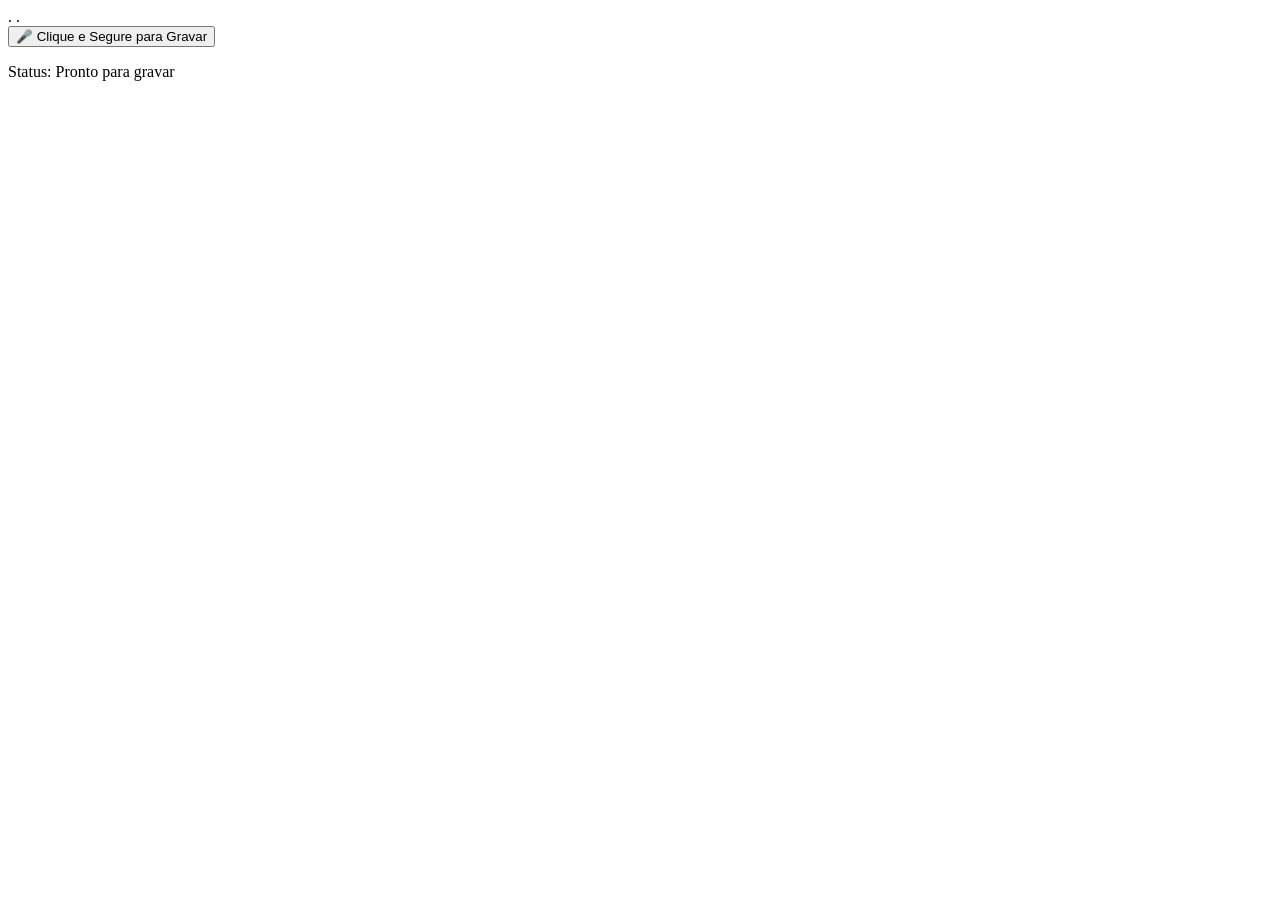
==== index.html @ ba4a8a29 "Add files via upload" ====
<!DOCTYPE html>
<html lang="pt-BR">
<head>
    <meta charset="UTF-8">
    <meta name="viewport" content="width=device-width, initial-scale=1.0">
    <title>Simulador de Gravador de Áudio</title>
    

    <link rel="icon" type="image/png" href="icons/icon-192.png">.
    <link rel="manifest" href="/manifest.webmanifest">.
    <link rel="stylesheet" href="css/style.css">
</head>
<body>

    <div class="container-gravador">
        
        <!-- Botão que para clicar em gravar -->
        <button id="btn-gravador">
            🎤 Clique e Segure para Gravar
        </button>

        <!-- Elemento visual para mostrar o status -->
        <p id="status-gravacao">
            Status: Pronto para gravar
        </p>

    </div>

    <script src="js/script.js"></script>

</body>
</html>
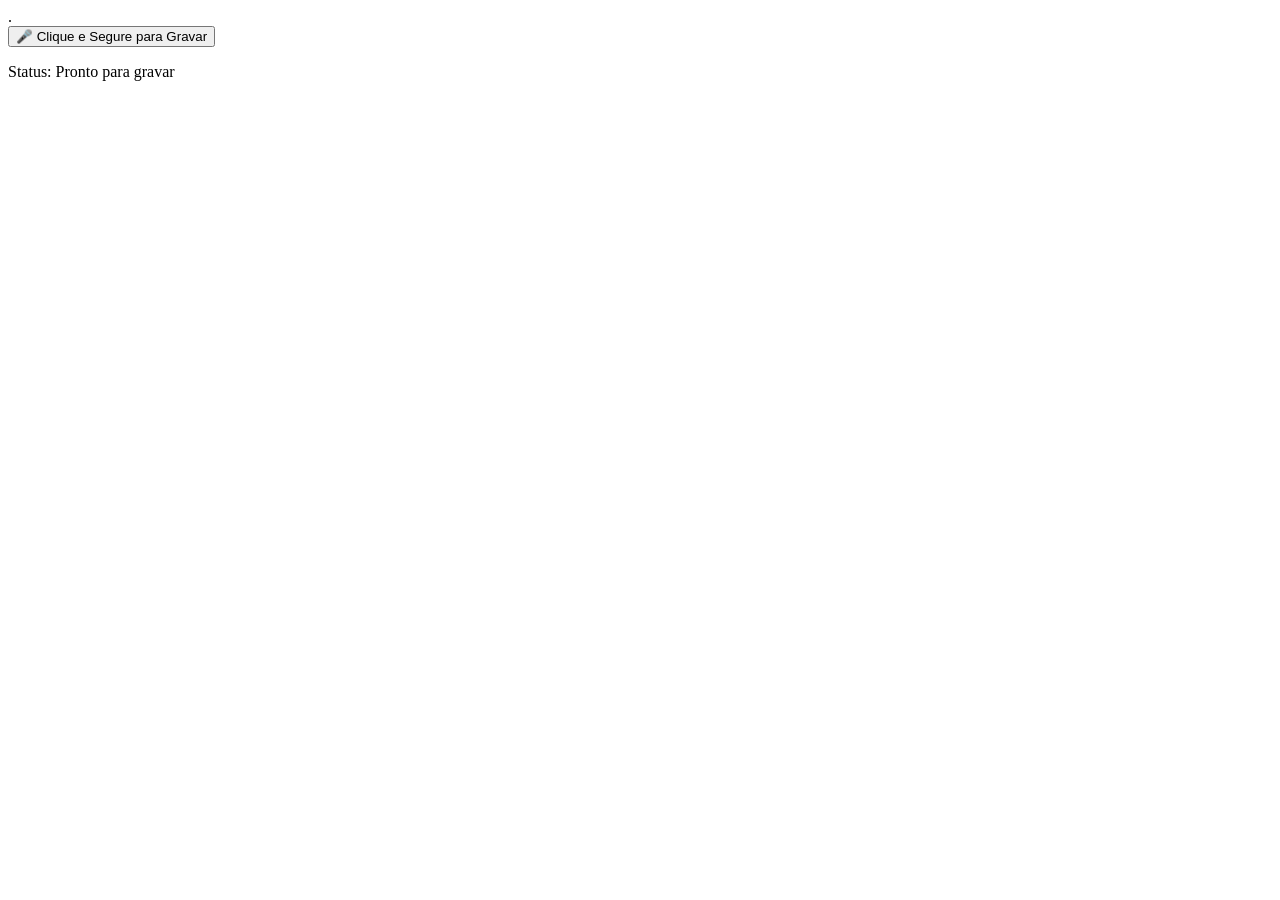
==== commit 5f008952: "Add files via upload" ====
--- a/index.html
+++ b/index.html
@@ -7,7 +7,7 @@
     
 
     <link rel="icon" type="image/png" href="icons/icon-192.png">.
-    <link rel="manifest" href="/manifest.webmanifest">.
+    <link rel="manifest" href="manifest.json">
     <link rel="stylesheet" href="css/style.css">
 </head>
 <body>
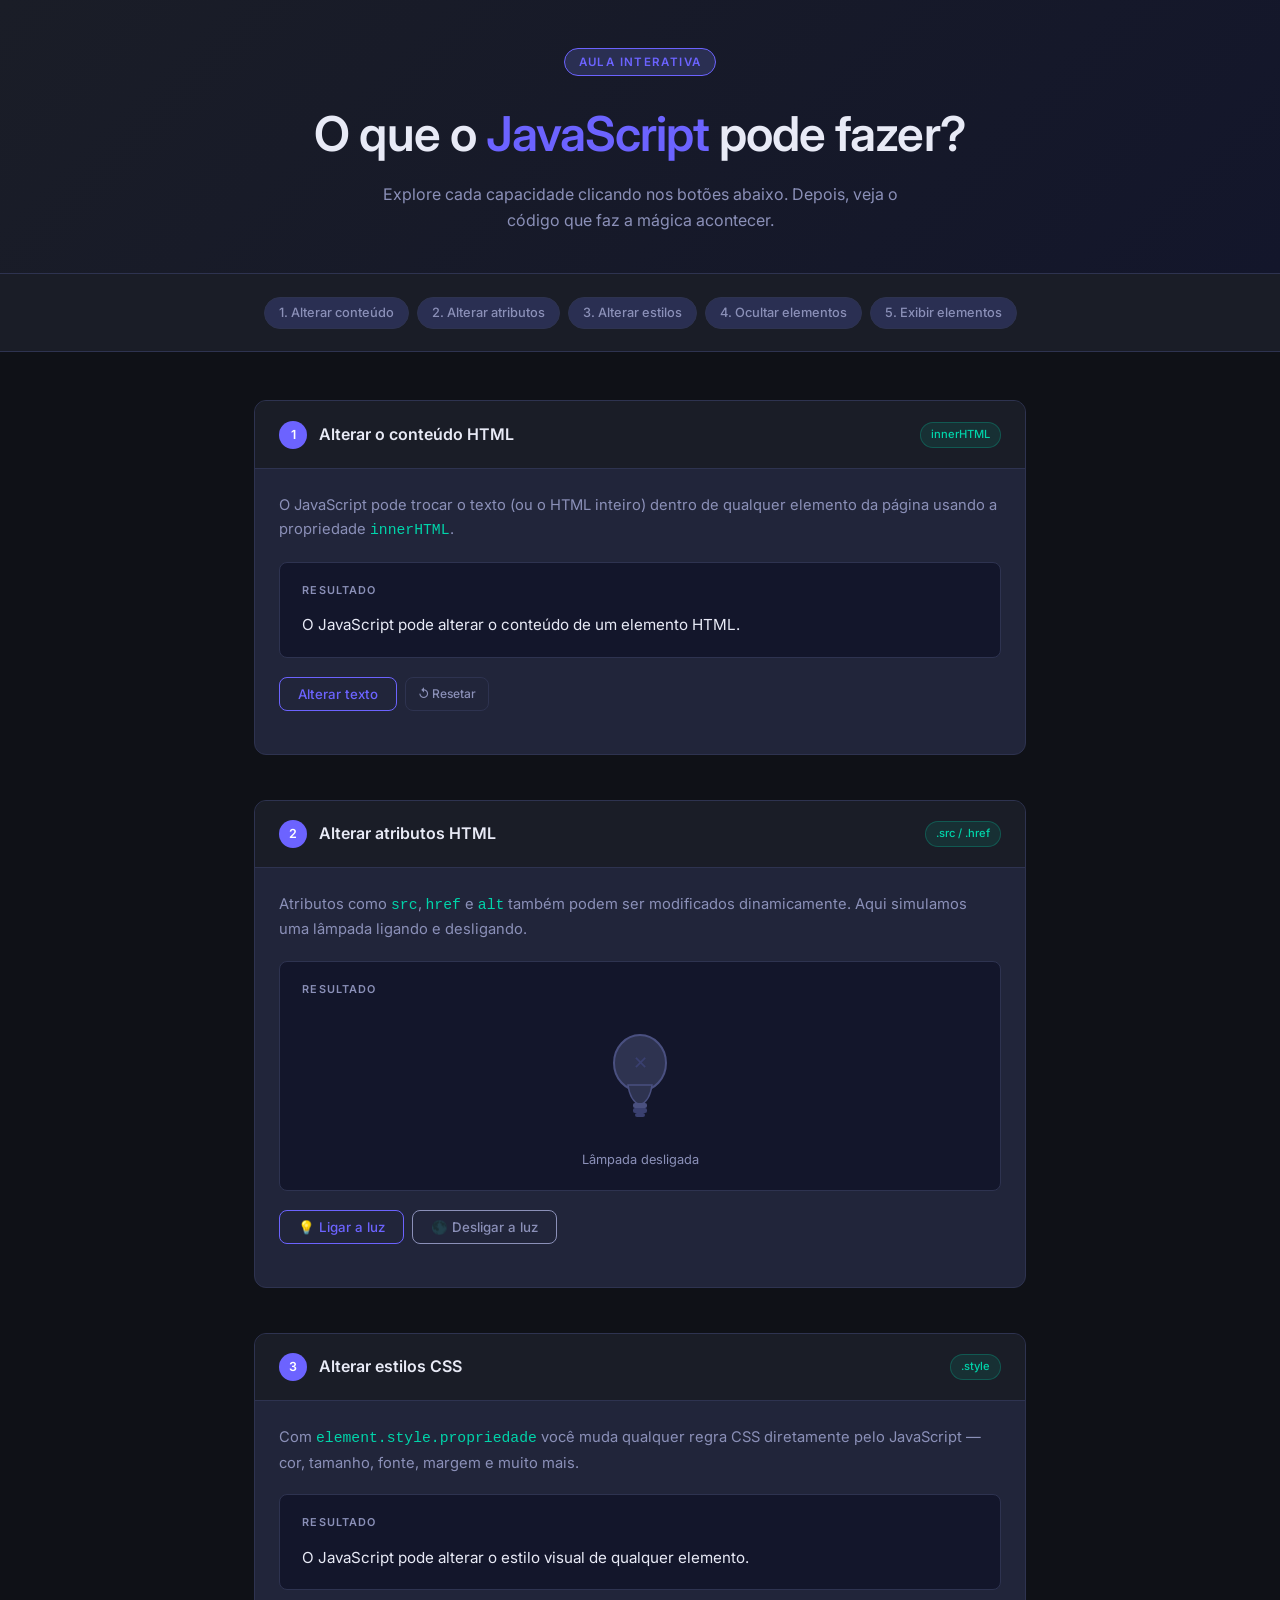
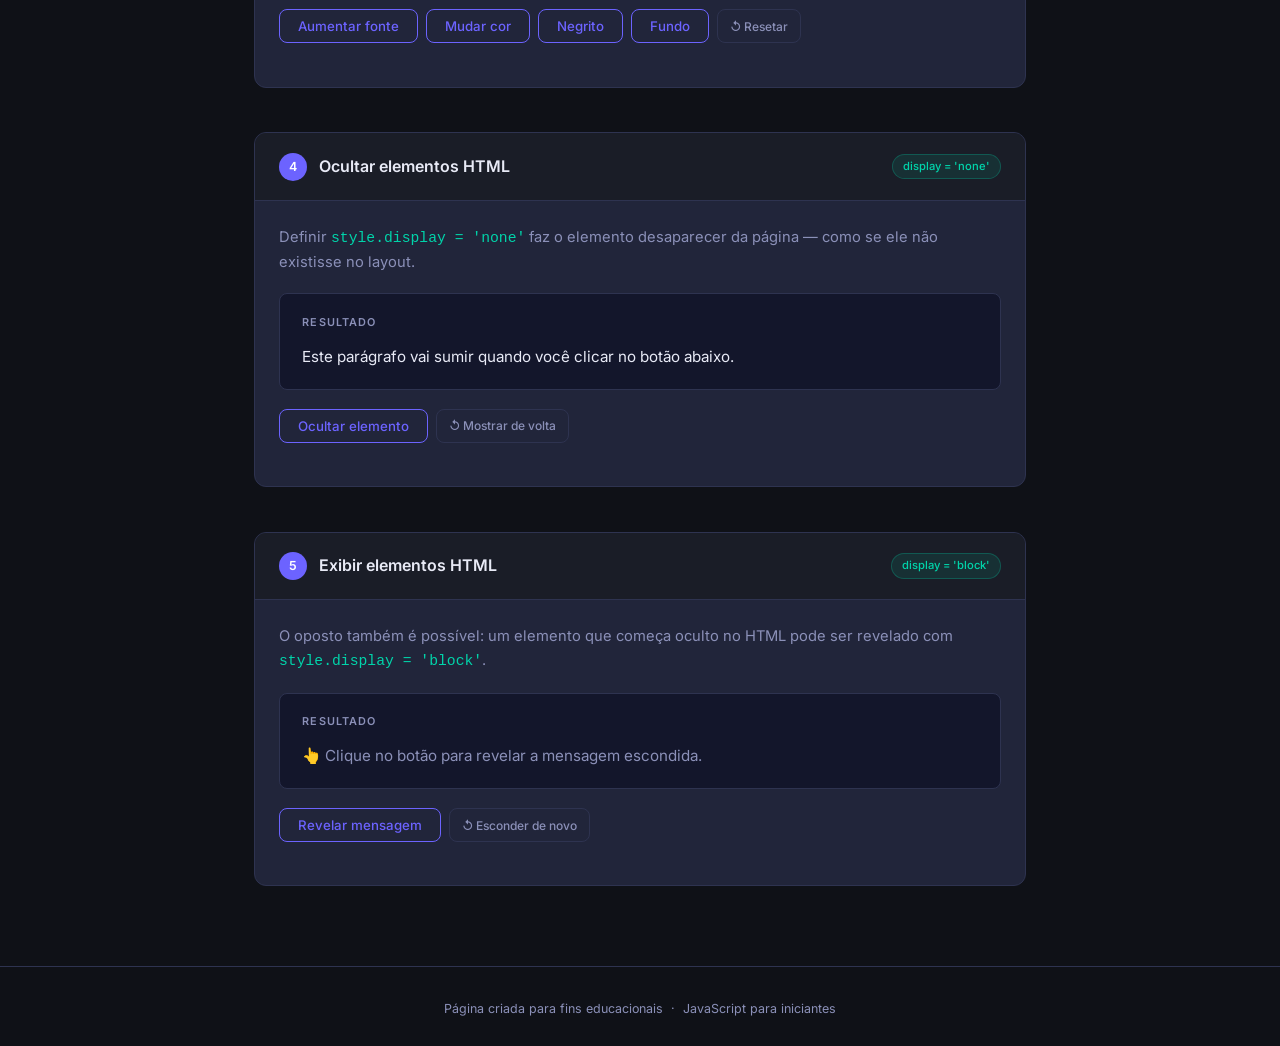
==== commit e70b7747: "Add files via upload" ====
--- a/index.html
+++ b/index.html
@@ -1,32 +1,177 @@
-<!DOCTYPE html>
-<html lang="pt-BR">
-<head>
-    <meta charset="UTF-8">
-    <meta name="viewport" content="width=device-width, initial-scale=1.0">
-    <title>Simulador de Gravador de Áudio</title>
-    
-
-    <link rel="icon" type="image/png" href="icons/icon-192.png">.
-    <link rel="manifest" href="manifest.json">
-    <link rel="stylesheet" href="css/style.css">
-</head>
-<body>
-
-    <div class="container-gravador">
-        
-        <!-- Botão que para clicar em gravar -->
-        <button id="btn-gravador">
-            🎤 Clique e Segure para Gravar
-        </button>
-
-        <!-- Elemento visual para mostrar o status -->
-        <p id="status-gravacao">
-            Status: Pronto para gravar
-        </p>
-
-    </div>
-
-    <script src="js/script.js"></script>
-
-</body>
-</html>+<!DOCTYPE html>
+<html lang="pt-BR">
+<head>
+  <meta charset="UTF-8">
+  <meta name="viewport" content="width=device-width, initial-scale=1.0">
+  <title>O que o JavaScript pode fazer?</title>
+  <link rel="stylesheet" href="estilo.css">
+</head>
+<body>
+
+<header>
+  <div class="badge">Aula interativa</div>
+  <h1>O que o <span>JavaScript</span> pode fazer?</h1>
+  <p>Explore cada capacidade clicando nos botões abaixo. Depois, veja o código que faz a mágica acontecer.</p>
+</header>
+
+<nav>
+  <a href="#s1">1. Alterar conteúdo</a>
+  <a href="#s2">2. Alterar atributos</a>
+  <a href="#s3">3. Alterar estilos</a>
+  <a href="#s4">4. Ocultar elementos</a>
+  <a href="#s5">5. Exibir elementos</a>
+</nav>
+
+<main>
+
+  <!-- ── 1. ALTERAR CONTEÚDO ── -->
+  <section class="section" id="s1">
+    <div class="section-header">
+      <div class="number">1</div>
+      <h2>Alterar o conteúdo HTML</h2>
+      <span class="chip">innerHTML</span>
+    </div>
+    <div class="section-body">
+      <p class="desc">
+        O JavaScript pode trocar o texto (ou o HTML inteiro) dentro de qualquer elemento da página usando a propriedade <code style="color:var(--accent2)">innerHTML</code>.
+      </p>
+      <div class="demo">
+        <div class="demo-label">Resultado</div>
+        <p id="demo1">O JavaScript pode alterar o conteúdo de um elemento HTML.</p>
+      </div>
+      <div class="btn-row">
+        <button id="botao-alterar-texto">Alterar texto</button>
+        <button class="reset" id="botao-resetar-demo1">↺ Resetar</button>
+      </div>
+    </div>
+  </section>
+
+  <!-- ── 2. ALTERAR ATRIBUTOS ── -->
+  <section class="section" id="s2">
+    <div class="section-header">
+      <div class="number">2</div>
+      <h2>Alterar atributos HTML</h2>
+      <span class="chip">.src / .href</span>
+    </div>
+    <div class="section-body">
+      <p class="desc">
+        Atributos como <code style="color:var(--accent2)">src</code>, <code style="color:var(--accent2)">href</code> e <code style="color:var(--accent2)">alt</code> também podem ser modificados dinamicamente. Aqui simulamos uma lâmpada ligando e desligando.
+      </p>
+      <div class="demo">
+        <div class="demo-label">Resultado</div>
+        <div class="lamp-wrap">
+          <div id="lamp" class="lamp-svg">
+            <!-- Lâmpada DESLIGADA -->
+            <svg id="lamp-off" viewBox="0 0 80 120" xmlns="http://www.w3.org/2000/svg">
+              <ellipse cx="40" cy="50" rx="26" ry="28" fill="#2e3350" stroke="#4a5080" stroke-width="2"/>
+              <path d="M28 72 Q30 88 40 92 Q50 88 52 72 Z" fill="#2e3350" stroke="#4a5080" stroke-width="1.5"/>
+              <rect x="33" y="90" width="14" height="5" rx="2" fill="#4a5080"/>
+              <rect x="33" y="95" width="14" height="5" rx="2" fill="#3a4070"/>
+              <rect x="35" y="100" width="10" height="4" rx="2" fill="#3a4070"/>
+              <text x="40" y="56" text-anchor="middle" font-size="18" fill="#3a4070">✕</text>
+            </svg>
+            
+            <!-- Lâmpada LIGADA -->
+            <svg id="lamp-on" viewBox="0 0 80 120" xmlns="http://www.w3.org/2000/svg" style="display:none">
+              <ellipse cx="40" cy="50" rx="26" ry="28" fill="#fffacd" stroke="#f0c040" stroke-width="2"/>
+              <path d="M28 72 Q30 88 40 92 Q50 88 52 72 Z" fill="#ffe88a" stroke="#f0c040" stroke-width="1.5"/>
+              <rect x="33" y="90" width="14" height="5" rx="2" fill="#c0a020"/>
+              <rect x="33" y="95" width="14" height="5" rx="2" fill="#b09010"/>
+              <rect x="35" y="100" width="10" height="4" rx="2" fill="#b09010"/>
+              <text x="40" y="58" text-anchor="middle" font-size="20" fill="#f0c040">★</text>
+              <line x1="40" y1="16" x2="40" y2="8"  stroke="#f0c040" stroke-width="2" stroke-linecap="round"/>
+              <line x1="62" y1="24" x2="68" y2="18" stroke="#f0c040" stroke-width="2" stroke-linecap="round"/>
+              <line x1="18" y1="24" x2="12" y2="18" stroke="#f0c040" stroke-width="2" stroke-linecap="round"/>
+              <line x1="68" y1="46" x2="76" y2="46" stroke="#f0c040" stroke-width="2" stroke-linecap="round"/>
+              <line x1="12" y1="46" x2="4"  y2="46" stroke="#f0c040" stroke-width="2" stroke-linecap="round"/>
+            </svg>
+          </div>
+          <span id="lamp-status" style="font-size:0.8rem;color:var(--muted)">Lâmpada desligada</span>
+        </div>
+      </div>
+      <div class="btn-row">
+        <button id="botao-ligar">💡 Ligar a luz</button>
+        <button class="secondary" id="botao-desligar">🌑 Desligar a luz</button>
+      </div>
+    </div>
+  </section>
+
+  <!-- ── 3. ALTERAR ESTILOS ── -->
+  <section class="section" id="s3">
+    <div class="section-header">
+      <div class="number">3</div>
+      <h2>Alterar estilos CSS</h2>
+      <span class="chip">.style</span>
+    </div>
+    <div class="section-body">
+      <p class="desc">
+        Com <code style="color:var(--accent2)">element.style.propriedade</code> você muda qualquer regra CSS diretamente pelo JavaScript — cor, tamanho, fonte, margem e muito mais.
+      </p>
+      <div class="demo">
+        <div class="demo-label">Resultado</div>
+        <p id="demo3" class="texto-demonstracao3">O JavaScript pode alterar o estilo visual de qualquer elemento.</p>
+      </div>
+      <div class="btn-row">
+        <button id="botao-aumentar-fonte">Aumentar fonte</button>
+        <button id="botao-mudar-cor">Mudar cor</button>
+        <button id="botao-negrito">Negrito</button>
+        <button id="botao-fundo">Fundo</button>
+        <button class="reset" id="botao-resetar-demo3">↺ Resetar</button>
+      </div>
+    </div>
+  </section>
+
+  <!-- ── 4. OCULTAR ── -->
+  <section class="section" id="s4">
+    <div class="section-header">
+      <div class="number">4</div>
+      <h2>Ocultar elementos HTML</h2>
+      <span class="chip">display = 'none'</span>
+    </div>
+    <div class="section-body">
+      <p class="desc">
+        Definir <code style="color:var(--accent2)">style.display = 'none'</code> faz o elemento desaparecer da página — como se ele não existisse no layout.
+      </p>
+      <div class="demo">
+        <div class="demo-label">Resultado</div>
+        <p id="demo4">Este parágrafo vai sumir quando você clicar no botão abaixo.</p>
+      </div>
+      <div class="btn-row">
+        <button id="botao-ocultar">Ocultar elemento</button>
+        <button class="reset" id="botao-mostrar">↺ Mostrar de volta</button>
+      </div>
+    </div>
+  </section>
+
+  <!-- ── 5. EXIBIR ── -->
+  <section class="section" id="s5">
+    <div class="section-header">
+      <div class="number">5</div>
+      <h2>Exibir elementos HTML</h2>
+      <span class="chip">display = 'block'</span>
+    </div>
+    <div class="section-body">
+      <p class="desc">
+        O oposto também é possível: um elemento que começa oculto no HTML pode ser revelado com <code style="color:var(--accent2)">style.display = 'block'</code>.
+      </p>
+      <div class="demo">
+        <div class="demo-label">Resultado</div>
+        <p id="demo5-hint" class="dica-demonstracao5">👆 Clique no botão para revelar a mensagem escondida.</p>
+        <p id="hidden-text" class="texto-escondido">🎉 Olá! Eu estava escondido no código HTML o tempo todo!</p>
+      </div>
+      <div class="btn-row">
+        <button id="botao-revelar">Revelar mensagem</button>
+        <button class="reset" id="botao-esconder">↺ Esconder de novo</button>
+      </div>
+    </div>
+  </section>
+
+</main>
+
+<footer>
+  Página criada para fins educacionais &nbsp;·&nbsp; JavaScript para iniciantes
+</footer>
+
+<script src="script.js"></script>
+</body>
+</html>
--- a/estilo.css
+++ b/estilo.css
@@ -0,0 +1,251 @@
+@import url('https://fonts.googleapis.com/css2?family=Inter:wght@400;500;600&family=Fira+Code:wght@400;500&display=swap');
+
+*, *::before, *::after { box-sizing: border-box; margin: 0; padding: 0; }
+
+:root {
+  --bg:       #0f1117;
+  --surface:  #1a1d27;
+  --card:     #21253a;
+  --border:   #2e3350;
+  --accent:   #6c63ff;
+  --accent2:  #00d4aa;
+  --text:     #e8eaf6;
+  --muted:    #8b90b8;
+  --code-bg:  #13162b;
+  --tag:      #2a2f52;
+  --success:  #00d4aa;
+  --radius:   12px;
+}
+
+body {
+  font-family: 'Inter', sans-serif;
+  background: var(--bg);
+  color: var(--text);
+  min-height: 100vh;
+  line-height: 1.6;
+}
+
+/* ── HEADER ── */
+header {
+  background: linear-gradient(135deg, #1a1d27 0%, #13162b 100%);
+  border-bottom: 1px solid var(--border);
+  padding: 3rem 2rem 2.5rem;
+  text-align: center;
+}
+.badge {
+  display: inline-block;
+  background: var(--tag);
+  color: var(--accent);
+  font-size: 0.72rem;
+  font-weight: 600;
+  letter-spacing: 0.12em;
+  text-transform: uppercase;
+  padding: 4px 14px;
+  border-radius: 20px;
+  border: 1px solid var(--accent);
+  margin-bottom: 1.2rem;
+}
+header h1 {
+  font-size: clamp(1.8rem, 5vw, 3rem);
+  font-weight: 600;
+  letter-spacing: -0.02em;
+  margin-bottom: 0.6rem;
+}
+header h1 span { color: var(--accent); }
+header p {
+  color: var(--muted);
+  font-size: 1rem;
+  max-width: 520px;
+  margin: 0 auto;
+}
+
+/* ── NAV PILLS ── */
+nav {
+  display: flex;
+  flex-wrap: wrap;
+  gap: 8px;
+  justify-content: center;
+  padding: 1.4rem 2rem;
+  background: var(--surface);
+  border-bottom: 1px solid var(--border);
+  position: sticky;
+  top: 0;
+  z-index: 10;
+}
+nav a {
+  text-decoration: none;
+  font-size: 0.8rem;
+  font-weight: 500;
+  color: var(--muted);
+  background: var(--tag);
+  border: 1px solid var(--border);
+  padding: 5px 14px;
+  border-radius: 20px;
+  transition: all 0.2s;
+}
+nav a:hover { color: var(--accent); border-color: var(--accent); }
+
+/* ── MAIN ── */
+main {
+  max-width: 820px;
+  margin: 0 auto;
+  padding: 3rem 1.5rem 5rem;
+  display: flex;
+  flex-direction: column;
+  gap: 2.8rem;
+}
+
+/* ── SECTION CARD ── */
+.section {
+  background: var(--card);
+  border: 1px solid var(--border);
+  border-radius: var(--radius);
+  overflow: hidden;
+}
+.section-header {
+  display: flex;
+  align-items: center;
+  gap: 12px;
+  padding: 1.2rem 1.5rem;
+  border-bottom: 1px solid var(--border);
+  background: var(--surface);
+}
+.number {
+  width: 28px; height: 28px;
+  border-radius: 50%;
+  background: var(--accent);
+  color: #fff;
+  font-size: 0.78rem;
+  font-weight: 600;
+  display: flex; align-items: center; justify-content: center;
+  flex-shrink: 0;
+}
+.section-header h2 { font-size: 1rem; font-weight: 600; }
+.section-header .chip {
+  margin-left: auto;
+  font-size: 0.7rem;
+  color: var(--accent2);
+  background: rgba(0,212,170,0.1);
+  border: 1px solid rgba(0,212,170,0.25);
+  padding: 3px 10px;
+  border-radius: 20px;
+  font-weight: 500;
+  white-space: nowrap;
+}
+.section-body { padding: 1.5rem; }
+.section-body p.desc {
+  font-size: 0.92rem;
+  color: var(--muted);
+  margin-bottom: 1.2rem;
+  line-height: 1.65;
+}
+
+/* ── DEMO AREA ── */
+.demo {
+  background: var(--code-bg);
+  border: 1px solid var(--border);
+  border-radius: 8px;
+  padding: 1.2rem 1.4rem;
+  margin-bottom: 1.2rem;
+  min-height: 70px;
+  display: flex;
+  flex-direction: column;
+  gap: 10px;
+}
+.demo-label {
+  font-size: 0.68rem;
+  text-transform: uppercase;
+  letter-spacing: 0.1em;
+  color: var(--muted);
+  font-weight: 600;
+  margin-bottom: 4px;
+}
+.demo p { font-size: 0.95rem; }
+.demo img { border-radius: 6px; }
+
+/* ── BUTTONS ── */
+.btn-row { display: flex; flex-wrap: wrap; gap: 8px; margin-bottom: 1.2rem; }
+button {
+  font-family: 'Inter', sans-serif;
+  font-size: 0.83rem;
+  font-weight: 500;
+  padding: 8px 18px;
+  border-radius: 8px;
+  border: 1px solid var(--accent);
+  background: transparent;
+  color: var(--accent);
+  cursor: pointer;
+  transition: all 0.18s;
+}
+button:hover { background: var(--accent); color: #fff; }
+button.secondary {
+  border-color: var(--muted);
+  color: var(--muted);
+}
+button.secondary:hover { background: var(--muted); color: var(--bg); }
+button.reset {
+  border-color: var(--border);
+  color: var(--muted);
+  font-size: 0.75rem;
+  padding: 6px 12px;
+}
+button.reset:hover { border-color: var(--muted); color: var(--text); background: transparent; }
+
+/* ── CODE BLOCK ── */
+details { margin-top: 0.2rem; }
+summary {
+  font-size: 0.78rem;
+  color: var(--muted);
+  cursor: pointer;
+  user-select: none;
+  padding: 4px 0;
+  list-style: none;
+  display: flex;
+  align-items: center;
+  gap: 6px;
+}
+summary::before { content: '{ }'; color: var(--accent); font-family: 'Fira Code', monospace; font-size: 0.8rem; }
+summary::-webkit-details-marker { display: none; }
+details[open] summary { color: var(--text); margin-bottom: 10px; }
+pre {
+  background: var(--code-bg);
+  border: 1px solid var(--border);
+  border-radius: 8px;
+  padding: 1rem 1.2rem;
+  overflow-x: auto;
+  font-family: 'Fira Code', monospace;
+  font-size: 0.78rem;
+  line-height: 1.7;
+  color: #abb2bf;
+}
+.kw  { color: #c678dd; }
+.fn  { color: #61afef; }
+.str { color: #98c379; }
+.id  { color: #e06c75; }
+.cm  { color: #5c6370; font-style: italic; }
+.tag { color: #e06c75; }
+.atr { color: #d19a66; }
+.val { color: #98c379; }
+
+/* ── LAMP ── */
+.lamp-wrap { display: flex; flex-direction: column; align-items: center; gap: 10px; }
+.lamp-svg { width: 80px; transition: all 0.3s; }
+
+/* ── FOOTER ── */
+footer {
+  text-align: center;
+  padding: 2rem;
+  font-size: 0.78rem;
+  color: var(--muted);
+  border-top: 1px solid var(--border);
+}
+
+@media (max-width: 600px) {
+  .section-header { flex-wrap: wrap; }
+  .chip { margin-left: 0; }
+}
+
+/* Estilos dos elementos controlados pelo JavaScript */
+.texto-demonstracao3 { transition: all 0.3s; }
+.dica-demonstracao5 { color: var(--muted); font-size: 0.85rem; }
+.texto-escondido { display: none; color: var(--accent2); font-weight: 500; }
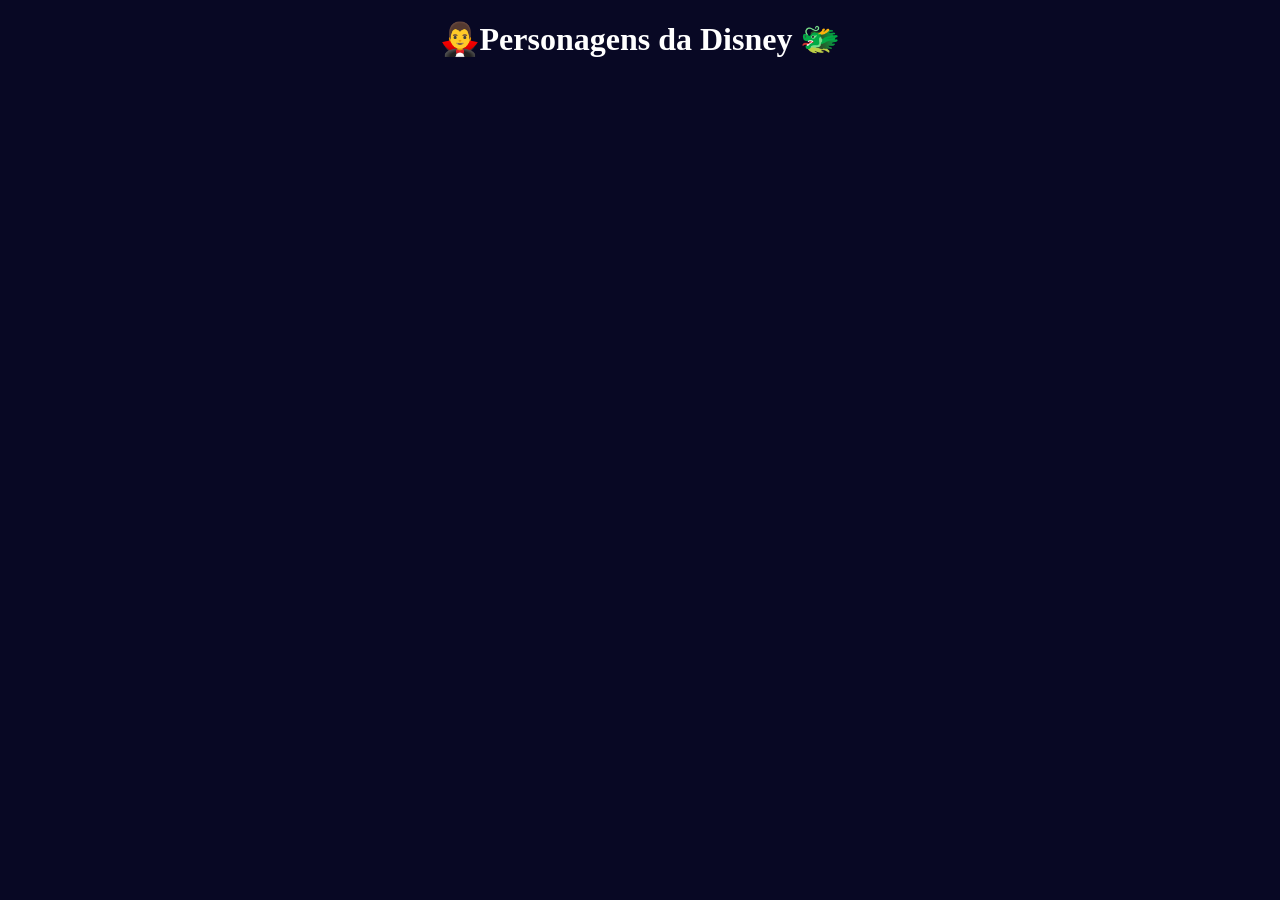
==== commit 4a86bdb1: "Add files via upload" ====
--- a/index.html
+++ b/index.html
@@ -1,177 +1,66 @@
-<!DOCTYPE html>
-<html lang="pt-BR">
-<head>
-  <meta charset="UTF-8">
-  <meta name="viewport" content="width=device-width, initial-scale=1.0">
-  <title>O que o JavaScript pode fazer?</title>
-  <link rel="stylesheet" href="estilo.css">
-</head>
-<body>
-
-<header>
-  <div class="badge">Aula interativa</div>
-  <h1>O que o <span>JavaScript</span> pode fazer?</h1>
-  <p>Explore cada capacidade clicando nos botões abaixo. Depois, veja o código que faz a mágica acontecer.</p>
-</header>
-
-<nav>
-  <a href="#s1">1. Alterar conteúdo</a>
-  <a href="#s2">2. Alterar atributos</a>
-  <a href="#s3">3. Alterar estilos</a>
-  <a href="#s4">4. Ocultar elementos</a>
-  <a href="#s5">5. Exibir elementos</a>
-</nav>
-
-<main>
-
-  <!-- ── 1. ALTERAR CONTEÚDO ── -->
-  <section class="section" id="s1">
-    <div class="section-header">
-      <div class="number">1</div>
-      <h2>Alterar o conteúdo HTML</h2>
-      <span class="chip">innerHTML</span>
-    </div>
-    <div class="section-body">
-      <p class="desc">
-        O JavaScript pode trocar o texto (ou o HTML inteiro) dentro de qualquer elemento da página usando a propriedade <code style="color:var(--accent2)">innerHTML</code>.
-      </p>
-      <div class="demo">
-        <div class="demo-label">Resultado</div>
-        <p id="demo1">O JavaScript pode alterar o conteúdo de um elemento HTML.</p>
-      </div>
-      <div class="btn-row">
-        <button id="botao-alterar-texto">Alterar texto</button>
-        <button class="reset" id="botao-resetar-demo1">↺ Resetar</button>
-      </div>
-    </div>
-  </section>
-
-  <!-- ── 2. ALTERAR ATRIBUTOS ── -->
-  <section class="section" id="s2">
-    <div class="section-header">
-      <div class="number">2</div>
-      <h2>Alterar atributos HTML</h2>
-      <span class="chip">.src / .href</span>
-    </div>
-    <div class="section-body">
-      <p class="desc">
-        Atributos como <code style="color:var(--accent2)">src</code>, <code style="color:var(--accent2)">href</code> e <code style="color:var(--accent2)">alt</code> também podem ser modificados dinamicamente. Aqui simulamos uma lâmpada ligando e desligando.
-      </p>
-      <div class="demo">
-        <div class="demo-label">Resultado</div>
-        <div class="lamp-wrap">
-          <div id="lamp" class="lamp-svg">
-            <!-- Lâmpada DESLIGADA -->
-            <svg id="lamp-off" viewBox="0 0 80 120" xmlns="http://www.w3.org/2000/svg">
-              <ellipse cx="40" cy="50" rx="26" ry="28" fill="#2e3350" stroke="#4a5080" stroke-width="2"/>
-              <path d="M28 72 Q30 88 40 92 Q50 88 52 72 Z" fill="#2e3350" stroke="#4a5080" stroke-width="1.5"/>
-              <rect x="33" y="90" width="14" height="5" rx="2" fill="#4a5080"/>
-              <rect x="33" y="95" width="14" height="5" rx="2" fill="#3a4070"/>
-              <rect x="35" y="100" width="10" height="4" rx="2" fill="#3a4070"/>
-              <text x="40" y="56" text-anchor="middle" font-size="18" fill="#3a4070">✕</text>
-            </svg>
-            
-            <!-- Lâmpada LIGADA -->
-            <svg id="lamp-on" viewBox="0 0 80 120" xmlns="http://www.w3.org/2000/svg" style="display:none">
-              <ellipse cx="40" cy="50" rx="26" ry="28" fill="#fffacd" stroke="#f0c040" stroke-width="2"/>
-              <path d="M28 72 Q30 88 40 92 Q50 88 52 72 Z" fill="#ffe88a" stroke="#f0c040" stroke-width="1.5"/>
-              <rect x="33" y="90" width="14" height="5" rx="2" fill="#c0a020"/>
-              <rect x="33" y="95" width="14" height="5" rx="2" fill="#b09010"/>
-              <rect x="35" y="100" width="10" height="4" rx="2" fill="#b09010"/>
-              <text x="40" y="58" text-anchor="middle" font-size="20" fill="#f0c040">★</text>
-              <line x1="40" y1="16" x2="40" y2="8"  stroke="#f0c040" stroke-width="2" stroke-linecap="round"/>
-              <line x1="62" y1="24" x2="68" y2="18" stroke="#f0c040" stroke-width="2" stroke-linecap="round"/>
-              <line x1="18" y1="24" x2="12" y2="18" stroke="#f0c040" stroke-width="2" stroke-linecap="round"/>
-              <line x1="68" y1="46" x2="76" y2="46" stroke="#f0c040" stroke-width="2" stroke-linecap="round"/>
-              <line x1="12" y1="46" x2="4"  y2="46" stroke="#f0c040" stroke-width="2" stroke-linecap="round"/>
-            </svg>
-          </div>
-          <span id="lamp-status" style="font-size:0.8rem;color:var(--muted)">Lâmpada desligada</span>
-        </div>
-      </div>
-      <div class="btn-row">
-        <button id="botao-ligar">💡 Ligar a luz</button>
-        <button class="secondary" id="botao-desligar">🌑 Desligar a luz</button>
-      </div>
-    </div>
-  </section>
-
-  <!-- ── 3. ALTERAR ESTILOS ── -->
-  <section class="section" id="s3">
-    <div class="section-header">
-      <div class="number">3</div>
-      <h2>Alterar estilos CSS</h2>
-      <span class="chip">.style</span>
-    </div>
-    <div class="section-body">
-      <p class="desc">
-        Com <code style="color:var(--accent2)">element.style.propriedade</code> você muda qualquer regra CSS diretamente pelo JavaScript — cor, tamanho, fonte, margem e muito mais.
-      </p>
-      <div class="demo">
-        <div class="demo-label">Resultado</div>
-        <p id="demo3" class="texto-demonstracao3">O JavaScript pode alterar o estilo visual de qualquer elemento.</p>
-      </div>
-      <div class="btn-row">
-        <button id="botao-aumentar-fonte">Aumentar fonte</button>
-        <button id="botao-mudar-cor">Mudar cor</button>
-        <button id="botao-negrito">Negrito</button>
-        <button id="botao-fundo">Fundo</button>
-        <button class="reset" id="botao-resetar-demo3">↺ Resetar</button>
-      </div>
-    </div>
-  </section>
-
-  <!-- ── 4. OCULTAR ── -->
-  <section class="section" id="s4">
-    <div class="section-header">
-      <div class="number">4</div>
-      <h2>Ocultar elementos HTML</h2>
-      <span class="chip">display = 'none'</span>
-    </div>
-    <div class="section-body">
-      <p class="desc">
-        Definir <code style="color:var(--accent2)">style.display = 'none'</code> faz o elemento desaparecer da página — como se ele não existisse no layout.
-      </p>
-      <div class="demo">
-        <div class="demo-label">Resultado</div>
-        <p id="demo4">Este parágrafo vai sumir quando você clicar no botão abaixo.</p>
-      </div>
-      <div class="btn-row">
-        <button id="botao-ocultar">Ocultar elemento</button>
-        <button class="reset" id="botao-mostrar">↺ Mostrar de volta</button>
-      </div>
-    </div>
-  </section>
-
-  <!-- ── 5. EXIBIR ── -->
-  <section class="section" id="s5">
-    <div class="section-header">
-      <div class="number">5</div>
-      <h2>Exibir elementos HTML</h2>
-      <span class="chip">display = 'block'</span>
-    </div>
-    <div class="section-body">
-      <p class="desc">
-        O oposto também é possível: um elemento que começa oculto no HTML pode ser revelado com <code style="color:var(--accent2)">style.display = 'block'</code>.
-      </p>
-      <div class="demo">
-        <div class="demo-label">Resultado</div>
-        <p id="demo5-hint" class="dica-demonstracao5">👆 Clique no botão para revelar a mensagem escondida.</p>
-        <p id="hidden-text" class="texto-escondido">🎉 Olá! Eu estava escondido no código HTML o tempo todo!</p>
-      </div>
-      <div class="btn-row">
-        <button id="botao-revelar">Revelar mensagem</button>
-        <button class="reset" id="botao-esconder">↺ Esconder de novo</button>
-      </div>
-    </div>
-  </section>
-
-</main>
-
-<footer>
-  Página criada para fins educacionais &nbsp;·&nbsp; JavaScript para iniciantes
-</footer>
-
-<script src="script.js"></script>
-</body>
-</html>
+<!DOCTYPE html>
+<html lang="pt-br">
+<head>
+    <meta charset="UTF-8">
+    <meta name="viewport" content="width=device-width, initial-scale=1.0">
+    <title>Personagens da disney</title>
+
+<link rel="stylesheet" href="CSS/style.css">
+</head>
+<body>
+    
+
+    <body style="background-color: rgb(8, 8, 36);">
+        
+    <h1> 🧛‍♂️Personagens da Disney 🐲</h1>
+
+      <div class="container">
+
+
+
+        </div>
+
+   
+
+
+</div>
+
+    <script src="js/script.js"></script>
+
+
+
+
+
+
+
+
+
+
+
+
+
+
+
+
+    </body>
+   
+
+
+
+
+
+
+        
+    </div>
+
+
+
+
+
+
+
+
+
+
+</body>
+</html>
--- a/CSS/style.css
+++ b/CSS/style.css
@@ -0,0 +1,14 @@
+h1{
+    color:white;
+    margin:20px;
+    text-align: center;
+}
+.container{
+    display: grid;
+    grid-template-columns: repeat(auto-fit, minmax(300px, 1fr));
+    gap: 20px;
+    max-width: 1200px;
+    margin: auto;
+}
+
+
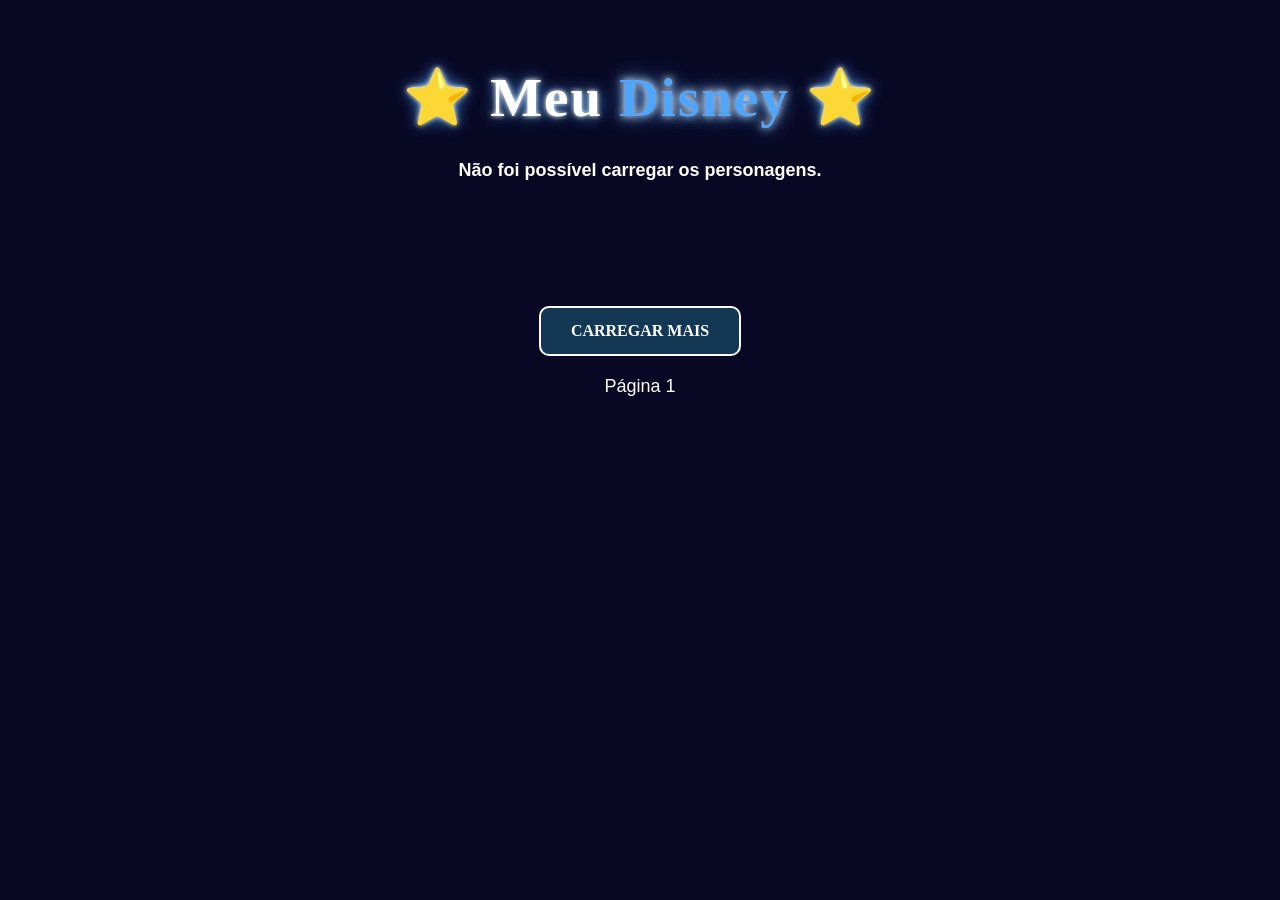
==== commit 4791bf2d: "Add files via upload" ====
--- a/index.html
+++ b/index.html
@@ -1,66 +1,29 @@
 <!DOCTYPE html>
-<html lang="pt-br">
+<html lang="pt-BR">
 <head>
     <meta charset="UTF-8">
     <meta name="viewport" content="width=device-width, initial-scale=1.0">
-    <title>Personagens da disney</title>
-
-<link rel="stylesheet" href="CSS/style.css">
+    <title>Meu Disney</title>
+    <link rel="stylesheet" href="css/style.css">
 </head>
 <body>
-    
 
-    <body style="background-color: rgb(8, 8, 36);">
+    <header>
+
         
-    <h1> 🧛‍♂️Personagens da Disney 🐲</h1>
+        <h1 class="titulo-disney">
+   ⭐  Meu <span>Disney</span> ⭐
+</h1>
 
-      <div class="container">
+        <p id="contador">0 personagens carregados</p>
+    </header>
 
-
-
-        </div>
-
-   
-
-
-</div>
+    <main>
+        <section id="personagens" class="container"></section>
+        <button id="carregarMais">CARREGAR MAIS</button>
+        <p id="pagina">Página 1</p>
+    </main>
 
     <script src="js/script.js"></script>
-
-
-
-
-
-
-
-
-
-
-
-
-
-
-
-
-    </body>
-   
-
-
-
-
-
-
-        
-    </div>
-
-
-
-
-
-
-
-
-
-
 </body>
 </html>
--- a/css/style.css
+++ b/css/style.css
@@ -0,0 +1,118 @@
+* {
+    margin: 0;
+    padding: 0;
+    box-sizing: border-box;
+}
+
+body {
+    min-height: 100vh;
+  background-color: rgb(8, 8, 36);
+    font-family: Arial, Helvetica, sans-serif;
+    color: white;
+}
+
+/* CABEÇALHO */
+
+header {
+    text-align: center;
+    padding: 35px 20px;
+}
+
+
+.titulo-disney {
+    font-family: Georgia, 'Times New Roman', serif;
+    font-size: 55px;
+    text-align: center;
+    color: #ffffff;
+    margin: 30px 0;
+    letter-spacing: 2px;
+    text-shadow:
+        0 0 5px #ffffff,
+        0 0 15px #4da6ff,
+        0 4px 8px rgba(0, 0, 0, 0.5);
+}
+
+.titulo-disney span {
+    color: #4da6ff;
+    font-weight: bold;
+    text-shadow:
+        0 0 8px #ffffff,
+        0 0 20px #4da6ff;
+}
+
+
+#contador {
+    font-size: 18px;
+    font-weight: bold;
+}
+
+
+/* CARDS */
+
+.container {
+    display: grid;
+    grid-template-columns: repeat(auto-fit, minmax(200px, 1fr));
+    gap: 25px;
+    max-width: 1200px;
+    margin: 0 auto;
+    padding: 20px;
+}
+
+.card {
+    background-color: white;
+    color: #222;
+    border-radius: 15px;
+    overflow: hidden;
+    box-shadow: 0 5px 15px rgba(0, 0, 0, 0.4);
+    transition: transform 0.3s ease;
+}
+
+.card:hover {
+    transform: translateY(-8px);
+}
+
+.card img {
+    width: 100%;
+    height: 230px;
+    object-fit: cover;
+    display: block;
+}
+
+.card h2 {
+    padding: 15px;
+    text-align: center;
+    font-size: 18px;
+}
+
+
+/* BOTÃO */
+
+#carregarMais {
+    display: block;
+    margin: 50px auto 20px;
+    border: solid 2px white;
+    border-radius: 10px;
+    padding: 14px 30px;
+    background-color: #143753;
+    color: white;
+    font-size: 16px;
+    font-family: cursive;
+    font-weight: bold;
+    cursor: pointer;
+    transition: 0.3s;
+}
+
+#carregarMais:hover {
+    background-color: rgba(32, 121, 223, 0.137);
+    color: white;
+    transform: scale(1.05);
+}
+
+
+/* PÁGINA */
+
+#pagina {
+    text-align: center;
+    font-size: 18px;
+    margin-bottom: 40px;
+}
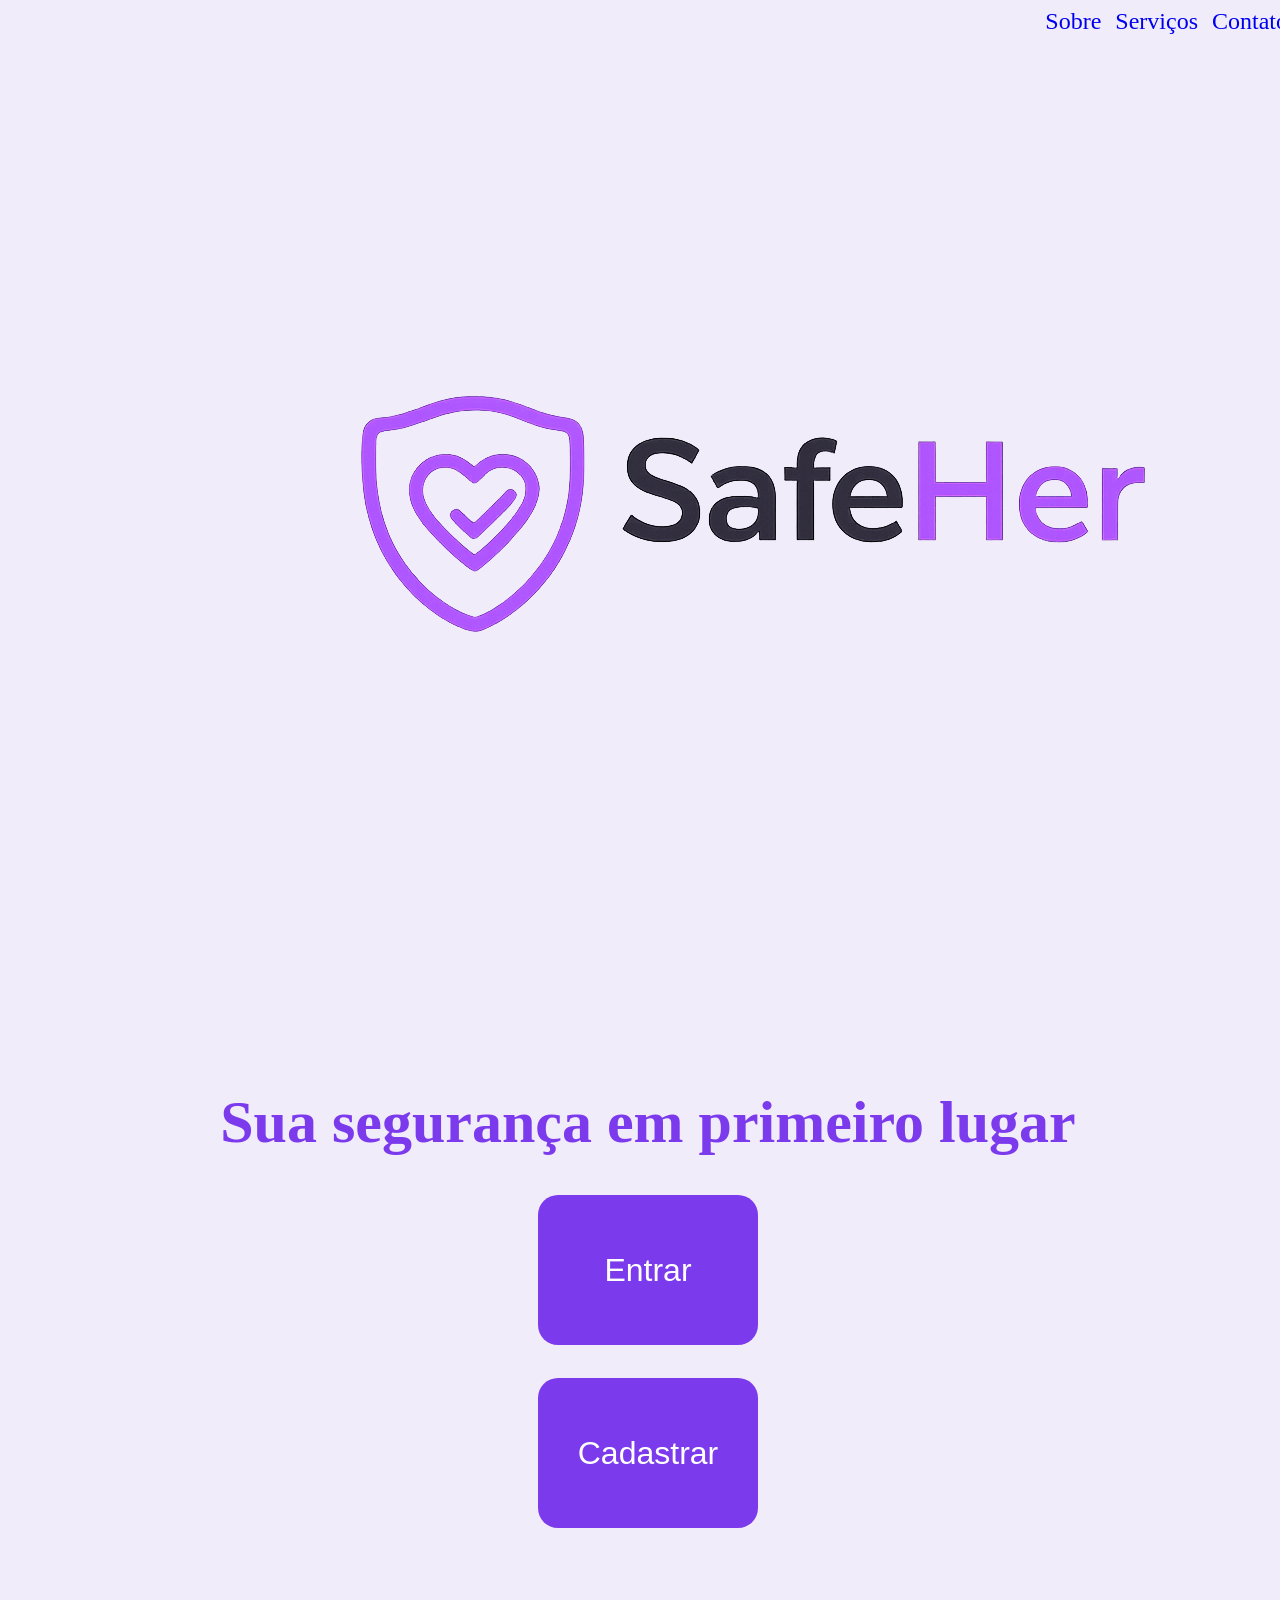
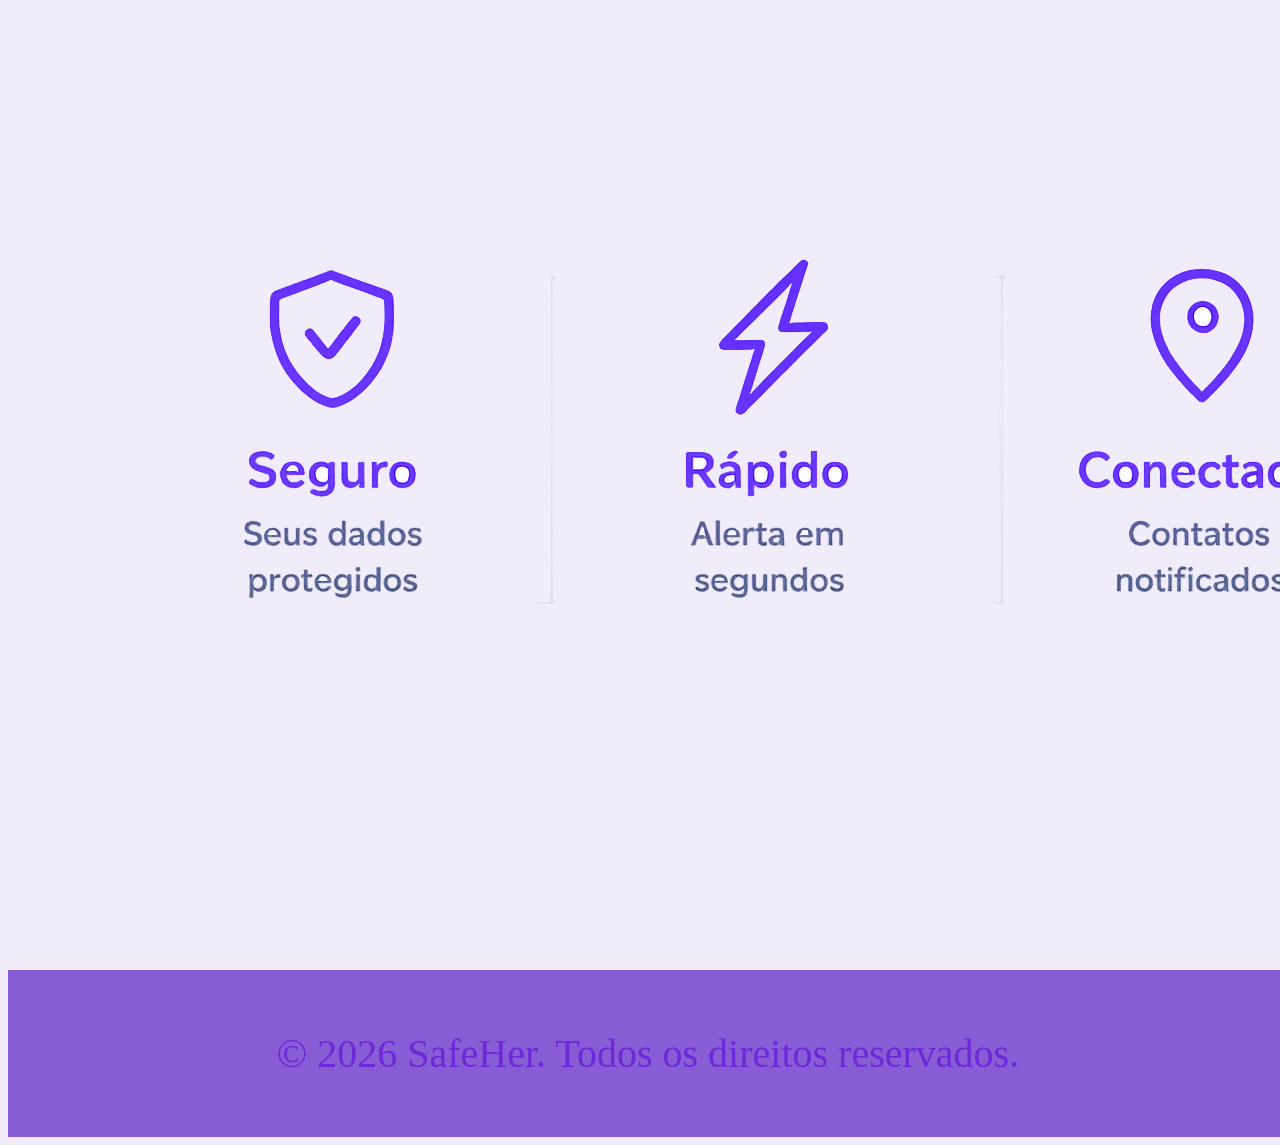
==== commit 6fbe0d7d: "Add files via upload" ====
--- a/index.html
+++ b/index.html
@@ -1,29 +1,65 @@
-<!DOCTYPE html>
-<html lang="pt-BR">
+<html lang="pt-br">
 <head>
     <meta charset="UTF-8">
     <meta name="viewport" content="width=device-width, initial-scale=1.0">
-    <title>Meu Disney</title>
-    <link rel="stylesheet" href="css/style.css">
+    <title> Pagina incial </title>
+</head>
+
+<link rel="stylesheet" href="style.css">
+
 </head>
 <body>
 
+
     <header>
+  
+     <nav>
+            <a href="sobre.html">Sobre</a>
+            <a href="servicos.html">Serviços</a>
+            <a href="contato.html">Contato</a>
+        </nav>
+</header>
 
-        
-        <h1 class="titulo-disney">
-   ⭐  Meu <span>Disney</span> ⭐
-</h1>
 
-        <p id="contador">0 personagens carregados</p>
-    </header>
 
-    <main>
-        <section id="personagens" class="container"></section>
-        <button id="carregarMais">CARREGAR MAIS</button>
-        <p id="pagina">Página 1</p>
-    </main>
+<body
+style="background-color: #F1ECFA;">
+</body>
 
-    <script src="js/script.js"></script>
+
+<!-- Isso é a imagem da logo -->
+<div class="imagem1">
+<img src="imagem/safe_her.png">
+</div>
+
+
+<h1> Sua segurança em primeiro lugar</h1>
+<!-- isso é os botão para a entrada do usuario -->
+  <div class="botao1">
+  <a href="pagina_login.html">
+  <button>Entrar</button> 
+   <br>
+   <br>
+   
+  </a>
+<!-- botão para o usuario se cadastrar -->
+  <a href="pagina_cadastro.html">
+  <button>Cadastrar</button>  <br> <br>
+  </div>
+  </a>
+
+ <div class="imagem2">
+<img src="imagem/imagem2 (2).png">
+ </div>
+
+
+
+  <footer>
+        <p>&copy; 2026 SafeHer. Todos os direitos reservados.</p>
+    </footer>
+
+
+
 </body>
-</html>+</html>
+      
--- a/style.css
+++ b/style.css
@@ -0,0 +1,969 @@
+
+nav{
+    display: flex;
+    justify-content: flex-end;
+    flex-wrap: wrap; 
+    font-size: 1.5rem;
+    gap:14px;
+	text-align: right;
+	}				
+     
+
+.botao1{
+    display:flex;
+    flex-direction:column;
+    align-items:center;
+    gap:15px;
+}
+
+.botao1 button{
+    width:220px;
+    height:150px;
+    font-size:32px;
+    background:#7C3AED;
+    color:white;
+    border:none;
+    border-radius:20px;
+    cursor:pointer;
+    transition:.3s;
+}
+
+.botao1 button:hover{
+
+    background:#5B21B6;
+    transform:scale(1.03);
+}
+
+
+.imagem1{
+    text-align:center;
+    max-width: 100%;
+    height: auto;
+}
+
+
+.imagem2{
+    text-align:center;
+    max-width: 100%;
+    height: auto;
+}
+/* Isso e para que quando a pessoa for ver em tamanho do celular, a imagem fique no tamanho adequado */
+
+
+h1{
+font-size: 1.8rem; 
+color:#5B21B6;
+text-align:center;
+font-family:'Times New Roman', Times, serif;
+}
+
+
+
+/*  Página de login*/
+
+.seta{
+
+    position:absolute;
+    top:10px;
+    left:10px;
+    width:20px;
+    cursor:pointer;
+
+}
+
+h2{
+
+    color:#5B21B6;
+    font-size:70px;
+    text-align:center;
+
+}
+
+p{
+
+    text-align:center;
+    color:#6D28D9;
+
+}
+
+.login{
+
+    display:flex;
+    flex-direction:column;
+    align-items:center;
+    gap:15px;
+
+}
+
+.login input{
+    width:300px;
+    padding:12px;
+    border:2px solid #A78BFA;
+    border-radius:8px;
+    font-size:16px;
+
+}
+
+.login input:focus{
+
+    outline:none;
+    border-color:#7C3AED;
+
+}
+
+.lg{
+
+    width:180px;
+    height:45px;
+    background:#7C3AED;
+    color:white;
+    border:none;
+    border-radius:8px;
+    cursor:pointer;
+    transition:.3s;
+}
+
+.lg:hover{
+    background:#5B21B6;
+}
+
+a{
+    text-decoration:none;
+
+}
+
+.ou{
+
+    display:flex;
+    align-items:center;
+    width:100%;
+
+}
+
+.ou hr{
+
+    flex:1;
+    border:none;
+    border-top:2px solid #A78BFA;
+
+}
+
+
+.botao-google{
+
+    display:flex;
+    justify-content:center;
+    margin-top:20px;
+
+}
+
+.google-btn{
+
+    display:flex;
+    align-items:center;
+    justify-content:center;
+    gap:12px;
+    background:white;
+    border:2px solid #080808;
+    border-radius:10px;
+    font-size:18px;
+    color:#333;
+    cursor:pointer;
+
+}
+
+.google-btn img{
+
+    width:20px;
+    height:20px;
+
+}
+
+
+/* Pagina de cadastro */
+
+.luna{
+    text-align:center;
+
+}
+
+.luna img{
+    max-width: 100%;
+    height: auto;
+
+    
+
+}
+
+.cria{
+    text-align:center;
+    font-size:35px;
+    color:#5B21B6;
+
+}
+
+#formCadastro{
+    width:320px;
+    margin:50px auto;
+    display:flex;
+    flex-direction:column;
+    gap:12px;
+
+}
+
+#formCadastro input{
+    padding:12px;
+    border:2px solid #A78BFA;
+    border-radius:8px;
+    font-size:16px;
+
+}
+
+#formCadastro input:focus{
+
+    outline:none;
+    border-color:#7C3AED;
+
+}
+
+#formCadastro label{
+
+    display:flex;
+    align-items:center;
+    gap:8px;
+    font-size:18px;
+    color:#6D28D9;
+
+}
+
+#formCadastro label a{
+
+    color:#6D28D9;
+
+}
+
+.btn-criar{
+
+    padding:12px;
+    background:#7C3AED;
+    color:white;
+    border:none;
+    border-radius:8px;
+    font-size:20px;
+    cursor:pointer;
+    transition:.3s;
+
+}
+
+.btn-criar:hover{
+    background:#5B21B6;
+
+}
+
+footer{
+    background:#885cd4;
+    color:white;
+    text-align:center;
+    padding:20px;
+    font-size: 40px;
+
+}
+
+/* Esqueceu senha */ 
+
+#formNovaSenha h2{
+    text-align: center;
+    color: #5B21B6;
+}
+
+#formNovaSenha{
+
+    width: 350px;
+    margin: 100px auto; /* centraliza horizontalmente */
+    padding: 30px;
+    border-radius: 15px;
+    display: flex;
+    flex-direction: column;
+    gap: 15px;
+    color: #312E81;
+    background-color: #F5F3FF;
+}
+
+#formNovaSenha button{
+    background-color: #7C3AED;
+    color: white;
+}
+
+body{
+    background-color: #F5F3FF;
+    width: 100%;
+
+
+/* pagina sos */
+
+h1{
+    text-align:center;
+    font-size:55px;
+    color:#7C3AED;
+    margin-top:30px;
+    margin-bottom:30px;
+}
+
+/* SETA */
+
+.seta{
+    position:absolute;
+    top:15px;
+    left:15px;
+    width:30px;
+}
+
+/* CAIXA SOS */
+
+.sos-box{
+    width:600px;
+    height:350px;
+    background:#EDE9FE;
+    border:2px solid #C4B5FD;
+    margin:30px auto;
+    display:flex;
+    flex-direction:column;
+    align-items:center;
+    justify-content:center;
+    border-radius:18px;
+    box-shadow:0 5px 15px rgba(124,58,237,.15);
+}
+
+.ajuda{
+    font-size:22px;
+    color:#4C1D95;
+    margin-bottom:20px;
+    font-weight:bold;
+}
+
+.botao-sos{
+    width:170px;
+    cursor:pointer;
+    transition:.3s;
+}
+
+.botao-sos:hover{
+    transform:scale(1.08);
+}
+
+.alerta{
+    font-size:20px;
+    color:#5B21B6;
+    margin-top:20px;
+}
+
+/* MENU DE OPÇÕES */
+
+.menu-opcoes{
+    display:flex;
+    flex-direction:column;
+    align-items:center;
+    gap:15px;
+    margin-top:30px;
+}
+
+.opcao{
+    width:320px;
+    height:60px;
+    display:flex;
+    justify-content:space-between;
+    align-items:center;
+    padding:0 15px;
+    background:#FFFFFF;
+    border:2px solid #D8B4FE;
+    border-radius:12px;
+    font-size:18px;
+    color:#4C1D95;
+    cursor:pointer;
+    transition:.3s;
+}
+
+.opcao:hover{
+    background:#7C3AED;
+    color:white;
+    border-color:#7C3AED;
+}
+
+.opcao.ativo{
+    background:#16A34A;
+    color:white;
+    border-color:#16A34A;
+}
+
+.icone{
+    width:32px;
+    height:32px;
+    object-fit:contain;
+}
+
+/* LINHA */
+
+.linha{
+    width:100%;
+    height:2px;
+    background:#D8B4FE;
+    margin:30px auto;
+}
+
+/* MENU INFERIOR */
+
+.menu{
+    display:flex;
+    justify-content:space-around;
+    align-items:center;
+    margin-bottom:20px;
+}
+
+.menu a{
+    text-decoration:none;
+    color:inherit;
+}
+
+.item-menu{
+    text-align:center;
+    cursor:pointer;
+    color:#6B7280;
+}
+
+.item-menu img{
+    width:28px;
+}
+
+.item-menu p{
+    margin-top:5px;
+    font-size:15px;
+}
+
+.item-menu.ativo{
+    color:#16A34A;
+}
+
+.item-menu.ativo img{
+    filter:hue-rotate(90deg);
+}
+
+/* MODAL */
+
+.modal{
+    display:none;
+    position:fixed;
+    top:0;
+    left:0;
+    width:100%;
+    height:100%;
+    background:rgba(0,0,0,.5);
+    justify-content:center;
+    align-items:center;
+}
+
+.janela{
+    width:350px;
+    background:white;
+    padding:25px;
+    border-radius:18px;
+    text-align:center;
+    border:2px solid #D8B4FE;
+    box-shadow:0 10px 25px rgba(0,0,0,.15);
+}
+
+.janela h2{
+    color:#5B21B6;
+    font-size:24px;
+}
+
+.janela p{
+    color:#6B7280;
+    margin:20px 0;
+    font-size:16px;
+}
+
+/* BOTÃO ENVIAR */
+
+.enviar{
+    width:100%;
+    height:45px;
+    background:#7C3AED;
+    color:white;
+    border:none;
+    border-radius:10px;
+    font-weight:bold;
+    cursor:pointer;
+    transition:.3s;
+}
+
+.enviar:hover{
+    background:#6D28D9;
+}
+
+/* MENSAGEM */
+
+.mensagem-sucesso{
+    display:none;
+    text-align:center;
+    background:#F5F3FF;
+    border:2px solid #DDD6FE;
+    border-radius:15px;
+    padding:20px;
+    margin-top:15px;
+}
+
+.mensagem-sucesso h2{
+    color:#5B21B6;
+    margin-bottom:15px;
+}
+
+.mensagem-sucesso p{
+    font-size:18px;
+    color:#4B5563;
+}
+
+/* BOTÃO CANCELAR */
+
+.cancelar{
+    width:100%;
+    height:45px;
+    margin-top:10px;
+    background:white;
+    color:#7C3AED;
+    border:2px solid #7C3AED;
+    border-radius:10px;
+    font-weight:bold;
+    cursor:pointer;
+    transition:.3s;
+}
+
+.cancelar:hover{
+    background:#F5F3FF;
+}
+
+.ok-btn {
+    width:100%;
+    height:45px;
+    margin-top: 15px;
+    padding: 10px 20px;
+    background:white; 
+    color:#7C3AED;
+    border: none;
+    border:2px solid #7C3AED;
+    border-radius: 8px;
+    cursor: pointer;
+}
+
+
+/* Pagina contatos */
+.contatos-body{
+    background:#F8F5FF;
+    padding:30px;
+    color:#7C3AED;
+    font-family:Arial, Helvetica, sans-serif;
+}
+
+.container{
+    width:100%;
+    max-width:500px;
+    margin:0 auto;
+}
+
+h1{
+    width:100%;
+    text-align:center;
+    font-size:60px;
+    color:#7C3AED;
+    margin-bottom:40px;
+    line-height:1.1;
+}
+
+.formulario{
+    display:flex;
+    flex-direction:column;
+    gap:15px;
+    width:100%;
+}
+
+.formulario input{
+    width:100%;
+    padding:12px;
+    box-sizing:border-box;
+    border:2px solid #DDD6FE;
+    background:#FFFFFF;
+    border-radius:8px;
+    font-size:16px;
+}
+
+.formulario button{
+    width:100%;
+    padding:12px;
+    border:none;
+    border-radius:8px;
+    background:#A78BFA;
+    color:white;
+    font-size:18px;
+    cursor:pointer;
+}
+
+.formulario button:hover{
+    background:#8B5CF6;
+}
+
+.voltar{
+    background:#FFFFFF;
+    color:#8B5CF6;
+    border:2px solid #C4B5FD !important;
+}
+
+.voltar a{
+    color:#8B5CF6;
+    text-decoration:none;
+    display:block;
+    width:100%;
+}
+
+#listaContatos{
+    margin-top:25px;
+}
+
+/* HISTÓRICO DE ALERTAS */
+.seta2{
+    position:absolute;
+    top:10px;
+    left:10px;
+    width:20px;
+}
+
+.historico-body{
+    background:#F8F5FF;
+    font-family:Arial, Helvetica, sans-serif;
+}
+
+.historico-container{
+    width:90%;
+    max-width:500px;
+    margin:40px auto;
+}
+
+.historico-titulo{
+    text-align:center;
+    font-size:30px;
+    margin-bottom:20px;
+    color:#7C3AED;
+}
+
+.historico-tabs{
+    display:flex;
+    justify-content:center;
+    gap:10px;
+    margin-bottom:20px;
+    flex-wrap:wrap;
+}
+
+.historico-tabs button{
+    padding:10px 20px;
+    border:none;
+    border-radius:8px;
+    cursor:pointer;
+    transition:.3s;
+    font-weight:bold;
+}
+
+/* BOTÕES */
+
+.todos{
+    background:#A78BFA;
+    color:white;
+}
+
+.enviados{
+    background:#C4B5FD;
+    color:#4C1D95;
+}
+
+.cancelados{
+    background:#F3E8FF;
+    color:#6D28D9;
+}
+
+.concluido{
+    background:#86EFAC;
+    color:#166534;
+}
+
+/* botão selecionado */
+
+.tab.active{
+    border:2px solid #7C3AED;
+    transform:scale(1.05);
+}
+
+/* LISTA */
+
+.historico-lista{
+    display:flex;
+    flex-direction:column;
+    gap:15px;
+}
+
+/* CARDS */
+
+.alert-card{
+    display:block;
+    padding:15px;
+    border-radius:10px;
+    background:#FFFFFF;
+    border:1px solid #DDD6FE;
+    box-shadow:0 2px 8px rgba(124,58,237,.10);
+}
+
+.alert-card h3{
+    margin:0;
+    color:#5B21B6;
+}
+
+.alert-card p{
+    margin-top:8px;
+    color:#6B7280;
+}
+}
+
+/* =========================================
+   RESPONSIVIDADE
+   ========================================= */
+
+@media (max-width: 768px) {
+
+    body {
+        width: 100%;
+        overflow-x: hidden;
+    }
+
+    nav {
+        justify-content: center;
+        gap: 8px;
+        font-size: 16px;
+        padding: 10px;
+    }
+
+    img {
+        max-width: 90%;
+        height: auto;
+    }
+
+    h1 {
+        font-size: 36px;
+        line-height: 1.2;
+        padding: 0 15px;
+    }
+
+    h2 {
+        font-size: 40px;
+        line-height: 1.2;
+        padding: 0 15px;
+    }
+
+    /* BOTÕES ENTRAR E CADASTRAR */
+
+    .botao1 {
+        width: 100%;
+        align-items: center;
+        gap: 12px;
+    }
+
+    .botao1 button {
+        width: 200px;
+        height: 65px;
+        font-size: 22px;
+    }
+
+    /* LOGIN */
+
+    .login {
+        width: 100%;
+        padding: 10px;
+    }
+
+    .login input {
+        width: 90%;
+        max-width: 300px;
+    }
+
+    /* CADASTRO */
+
+    #formCadastro {
+        width: 90%;
+        max-width: 320px;
+        margin: 30px auto;
+    }
+
+    /* NOVA SENHA */
+
+    #formNovaSenha {
+        width: 90%;
+        max-width: 350px;
+        margin: 40px auto;
+        padding: 20px;
+    }
+
+    /* SOS */
+
+    .sos-box {
+        width: 90%;
+        max-width: 400px;
+        min-height: 280px;
+        height: auto;
+        margin: 20px auto;
+        padding: 20px;
+    }
+
+    .botao-sos {
+        width: 140px;
+    }
+
+    .ajuda,
+    .alerta {
+        text-align: center;
+    }
+
+    /* MENU DE OPÇÕES */
+
+    .menu-opcoes {
+        width: 100%;
+        padding: 10px;
+    }
+
+    .opcao {
+        width: 90%;
+        max-width: 320px;
+        min-height: 55px;
+        height: auto;
+        padding: 10px 15px;
+        font-size: 16px;
+    }
+
+    /* MENU INFERIOR */
+
+    .menu {
+        width: 100%;
+        padding: 10px 5px;
+        gap: 5px;
+    }
+
+    .item-menu {
+        flex: 1;
+    }
+
+    .item-menu img {
+        width: 24px;
+    }
+
+    .item-menu p {
+        font-size: 11px;
+    }
+
+    /* CONTATOS */
+
+    .contatos-body {
+        padding: 15px;
+    }
+
+    .contatos-body h1 {
+        font-size: 34px;
+    }
+
+    .container,
+    .formulario {
+        width: 100%;
+    }
+
+    /* HISTÓRICO */
+
+    .historico-container {
+        width: 90%;
+        margin: 30px auto;
+    }
+
+    .historico-titulo {
+        font-size: 26px;
+    }
+
+    .historico-tabs {
+        flex-wrap: wrap;
+        gap: 5px;
+    }
+
+    .historico-tabs button {
+        padding: 8px 10px;
+        font-size: 13px;
+    }
+
+    /* MODAL */
+
+    .modal {
+        padding: 15px;
+    }
+
+    .janela {
+        width: 90%;
+        max-width: 350px;
+    }
+
+    /* RODAPÉ */
+
+    footer {
+        font-size: 22px;
+        padding: 20px 10px;
+    }
+}
+
+
+/* CELULARES PEQUENOS */
+
+@media (max-width: 400px) {
+
+    nav {
+        font-size: 14px;
+    }
+
+    h1 {
+        font-size: 30px;
+    }
+
+    h2 {
+        font-size: 34px;
+    }
+
+    .botao1 button {
+        width: 180px;
+        height: 60px;
+        font-size: 20px;
+    }
+
+    .login input {
+        width: 95%;
+    }
+
+    #formCadastro,
+    #formNovaSenha {
+        width: 94%;
+    }
+
+    .sos-box {
+        width: 92%;
+    }
+
+    .opcao {
+        width: 92%;
+        font-size: 14px;
+    }
+
+    .historico-container {
+        width: 92%;
+    }
+
+    footer {
+        font-size: 19px;
+    }
+}
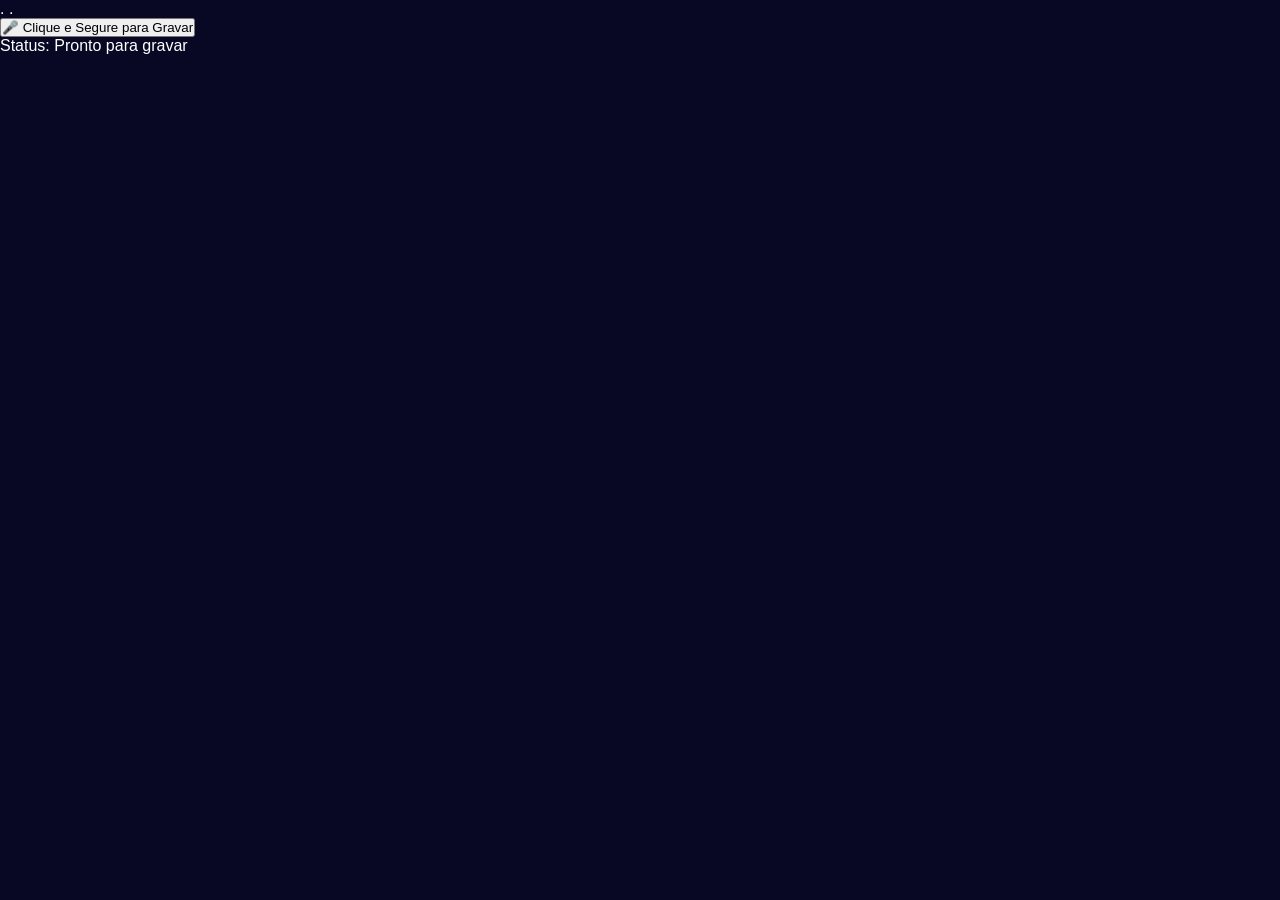
==== commit a3a7f9da: "Add files via upload" ====
--- a/index.html
+++ b/index.html
@@ -1,65 +1,37 @@
-<html lang="pt-br">
+<!DOCTYPE html>
+<html lang="pt-BR">
 <head>
     <meta charset="UTF-8">
     <meta name="viewport" content="width=device-width, initial-scale=1.0">
-    <title> Pagina incial </title>
-</head>
-
-<link rel="stylesheet" href="style.css">
-
+    <title>Simulador de Gravador de Áudio</title>
+    <link rel="icon" type="image/png" href="icons/icon-192x192.png">. 
+     <link rel="manifest" href="manifest.json">.
+    <link rel="stylesheet" href="css/style.css">
 </head>
 <body>
 
+    <div class="container-gravador">
+        
+        <!-- Botão para clicar em gravar -->
+        <button id="btn-gravador">
+            🎤 Clique e Segure para Gravar
+        </button>
 
-    <header>
-  
-     <nav>
-            <a href="sobre.html">Sobre</a>
-            <a href="servicos.html">Serviços</a>
-            <a href="contato.html">Contato</a>
-        </nav>
-</header>
+        <!-- Elemento visual para mostrar o status -->
+        <p id="status-gravacao">
+            Status: Pronto para gravar
+        </p>
+
+
+        <!-- Inserir essa linha
+        Player para o aluno ouvir a própria gravação após soltar -->
+        <audio id="player-audio" controls style="margin-top: 15px; display: none;"></audio>
 
 
 
-<body
-style="background-color: #F1ECFA;">
-</body>
 
+    </div>
 
-<!-- Isso é a imagem da logo -->
-<div class="imagem1">
-<img src="imagem/safe_her.png">
-</div>
-
-
-<h1> Sua segurança em primeiro lugar</h1>
-<!-- isso é os botão para a entrada do usuario -->
-  <div class="botao1">
-  <a href="pagina_login.html">
-  <button>Entrar</button> 
-   <br>
-   <br>
-   
-  </a>
-<!-- botão para o usuario se cadastrar -->
-  <a href="pagina_cadastro.html">
-  <button>Cadastrar</button>  <br> <br>
-  </div>
-  </a>
-
- <div class="imagem2">
-<img src="imagem/imagem2 (2).png">
- </div>
-
-
-
-  <footer>
-        <p>&copy; 2026 SafeHer. Todos os direitos reservados.</p>
-    </footer>
-
-
-
+    <script src="js/script.js"></script>
 </body>
 </html>
-      
--- a/css/style.css
+++ b/css/style.css
@@ -0,0 +1,118 @@
+* {
+    margin: 0;
+    padding: 0;
+    box-sizing: border-box;
+}
+
+body {
+    min-height: 100vh;
+  background-color: rgb(8, 8, 36);
+    font-family: Arial, Helvetica, sans-serif;
+    color: white;
+}
+
+/* CABEÇALHO */
+
+header {
+    text-align: center;
+    padding: 35px 20px;
+}
+
+
+.titulo-disney {
+    font-family: Georgia, 'Times New Roman', serif;
+    font-size: 55px;
+    text-align: center;
+    color: #ffffff;
+    margin: 30px 0;
+    letter-spacing: 2px;
+    text-shadow:
+        0 0 5px #ffffff,
+        0 0 15px #4da6ff,
+        0 4px 8px rgba(0, 0, 0, 0.5);
+}
+
+.titulo-disney span {
+    color: #4da6ff;
+    font-weight: bold;
+    text-shadow:
+        0 0 8px #ffffff,
+        0 0 20px #4da6ff;
+}
+
+
+#contador {
+    font-size: 18px;
+    font-weight: bold;
+}
+
+
+/* CARDS */
+
+.container {
+    display: grid;
+    grid-template-columns: repeat(auto-fit, minmax(200px, 1fr));
+    gap: 25px;
+    max-width: 1200px;
+    margin: 0 auto;
+    padding: 20px;
+}
+
+.card {
+    background-color: white;
+    color: #222;
+    border-radius: 15px;
+    overflow: hidden;
+    box-shadow: 0 5px 15px rgba(0, 0, 0, 0.4);
+    transition: transform 0.3s ease;
+}
+
+.card:hover {
+    transform: translateY(-8px);
+}
+
+.card img {
+    width: 100%;
+    height: 230px;
+    object-fit: cover;
+    display: block;
+}
+
+.card h2 {
+    padding: 15px;
+    text-align: center;
+    font-size: 18px;
+}
+
+
+/* BOTÃO */
+
+#carregarMais {
+    display: block;
+    margin: 50px auto 20px;
+    border: solid 2px white;
+    border-radius: 10px;
+    padding: 14px 30px;
+    background-color: #143753;
+    color: white;
+    font-size: 16px;
+    font-family: cursive;
+    font-weight: bold;
+    cursor: pointer;
+    transition: 0.3s;
+}
+
+#carregarMais:hover {
+    background-color: rgba(32, 121, 223, 0.137);
+    color: white;
+    transform: scale(1.05);
+}
+
+
+/* PÁGINA */
+
+#pagina {
+    text-align: center;
+    font-size: 18px;
+    margin-bottom: 40px;
+}
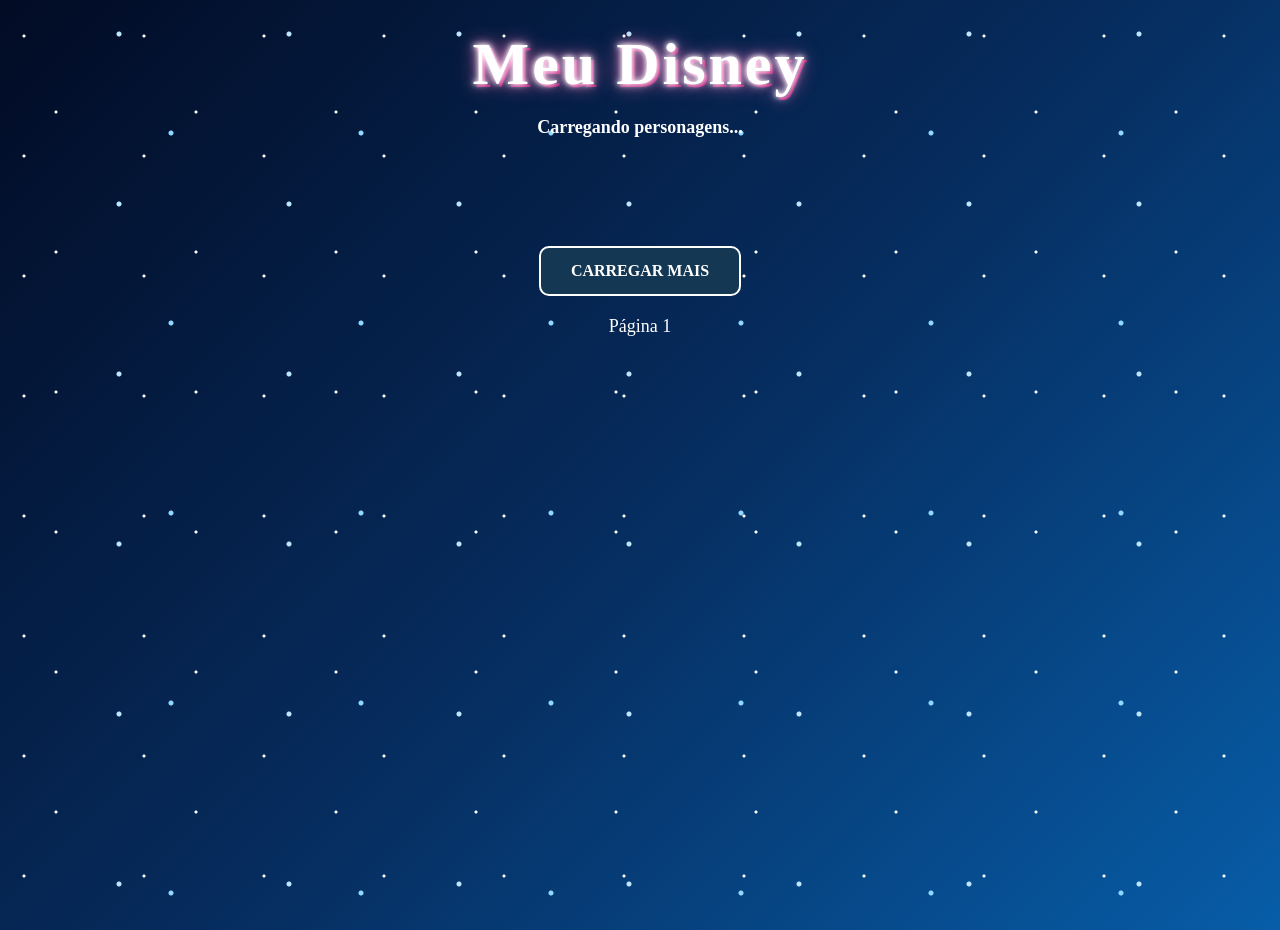
==== commit c1ff9364: "Add files via upload" ====
--- a/index.html
+++ b/index.html
@@ -1,37 +1,29 @@
+
 <!DOCTYPE html>
 <html lang="pt-BR">
 <head>
     <meta charset="UTF-8">
     <meta name="viewport" content="width=device-width, initial-scale=1.0">
-    <title>Simulador de Gravador de Áudio</title>
-    <link rel="icon" type="image/png" href="icons/icon-192x192.png">. 
-     <link rel="manifest" href="manifest.json">.
-    <link rel="stylesheet" href="css/style.css">
+    <title>🎇Disney</title>
+    <link rel="stylesheet" href="CSS/style.css">
 </head>
+
 <body>
 
-    <div class="container-gravador">
-        
-        <!-- Botão para clicar em gravar -->
-        <button id="btn-gravador">
-            🎤 Clique e Segure para Gravar
-        </button>
+<header>
+    <h1>Meu Disney</h1>
 
-        <!-- Elemento visual para mostrar o status -->
-        <p id="status-gravacao">
-            Status: Pronto para gravar
-        </p>
+    <p id="contador">0 personagens carregados</p>
+</header>
 
+<main>
+    <section id="personagens" class="container"></section>
 
-        <!-- Inserir essa linha
-        Player para o aluno ouvir a própria gravação após soltar -->
-        <audio id="player-audio" controls style="margin-top: 15px; display: none;"></audio>
+    <button id="carregarMais">CARREGAR MAIS</button>
 
+    <p id="pagina">Página 1</p>
+</main>
+<script src="JS/script.js"></script>
 
-
-
-    </div>
-
-    <script src="js/script.js"></script>
 </body>
-</html>
+</html>
--- a/CSS/style.css
+++ b/CSS/style.css
@@ -0,0 +1,175 @@
+body {
+    min-height: 100vh;
+    margin: 0;
+    overflow-x: hidden;
+
+    background:
+        radial-gradient(circle at 20% 30%, #ffffff 0 1px, transparent 2px),
+        radial-gradient(circle at 70% 20%, #bde7ff 0 2px, transparent 3px),
+        radial-gradient(circle at 40% 80%, #ffffff 0 1px, transparent 2px),
+        radial-gradient(circle at 90% 70%, #8fd8ff 0 2px, transparent 3px),
+        linear-gradient(135deg, #020b24, #062b5c, #075da8);
+
+
+    background-size:
+        120px 120px,
+        170px 170px,
+        140px 140px,
+        190px 190px,
+        100% 100%;
+
+    animation: glitter 4s ease-in-out infinite alternate;
+}
+
+@keyframes glitter {
+    0% {
+        background-position:
+            0 0,
+            20px 30px,
+            40px 10px,
+            80px 50px,
+            center;
+    }
+
+    50% {
+        background-position:
+            30px 20px,
+            50px 60px,
+            10px 40px,
+            100px 20px,
+            center;
+    }
+
+    100% {
+        background-position:
+            60px 40px,
+            80px 20px,
+            30px 70px,
+            50px 80px,
+            center;
+    }
+}
+
+h1{
+    text-align: center;
+    font-family:'Waltograph', 'New Walt Disney Font', cursive;
+    font-size: 60px;
+    font-weight: bold;
+    color: #fff;
+    text-shadow:
+        0 0 5px #fff,
+        0 0 10px #ffd6f2,
+        0 0 20px hsl(330, 100%, 71%),
+        3px 3px 0 #a80d6d;
+    letter-spacing: 3px;
+    margin: 30px 0 10px;
+    animation: brilho 2s infinite alternate;
+}
+
+@keyframes brilho {
+    from {
+        text-shadow:
+            0 0 5px #fff,
+            0 0 10px #ffd6f2,
+            0 0 20px #ff69b4;
+    }
+
+    to {
+        text-shadow:
+            0 0 10px #fff,
+            0 0 20px #ffb6df,
+            0 0 35px #ff69b4;
+    }
+
+}
+
+
+
+p{ 
+    text-align: center;
+}
+
+#carregarMais{
+  display: block;
+    margin: 50px auto 20px;
+}
+
+
+
+#contador {
+    color:white;
+    font-size: 18px;
+    font-weight: bold;
+}
+
+
+
+/* Card */
+.container {
+    display: grid;
+    grid-template-columns: repeat(auto-fit, minmax(200px, 1fr));
+    gap: 25px;
+    max-width: 1200px;
+    margin: 0 auto;
+    padding: 20px;
+}
+
+.card {
+   background-color: #e8f7ff;
+    color: #082b52;
+    border-radius: 15px;
+    overflow: hidden;
+    box-shadow: 0 5px 15px rgba(0, 0, 0, 0.4);
+    transition: transform 0.3s ease;
+}
+
+.card:hover {
+    transform: translateY(-8px);
+}
+
+
+.card img {
+    width: 100%;
+    height: 230px;
+    object-fit: cover;
+    display: block;
+}
+
+
+.card h2 {
+    padding: 15px;
+    text-align: center;
+    font-size: 18px;
+}
+
+
+#carregarMais {
+    display: block;
+    margin: 50px auto 20px;
+    border: solid 2px white;
+    border-radius: 10px;
+    padding: 14px 30px;
+    background-color: #143753;
+    color: white;
+    font-size: 16px;
+    font-family: cursive;
+    font-weight: bold;
+    cursor: pointer;
+    transition: 0.3s;
+}
+
+#carregarMais:hover {
+    background-color: rgba(32, 121, 223, 0.137);
+    color: white;
+    transform: scale(1.05);
+}
+
+
+/* PÁGINA */
+
+#pagina {
+    color:white;
+    text-align: center;
+    font-size: 18px;
+    margin-bottom: 40px;
+}
